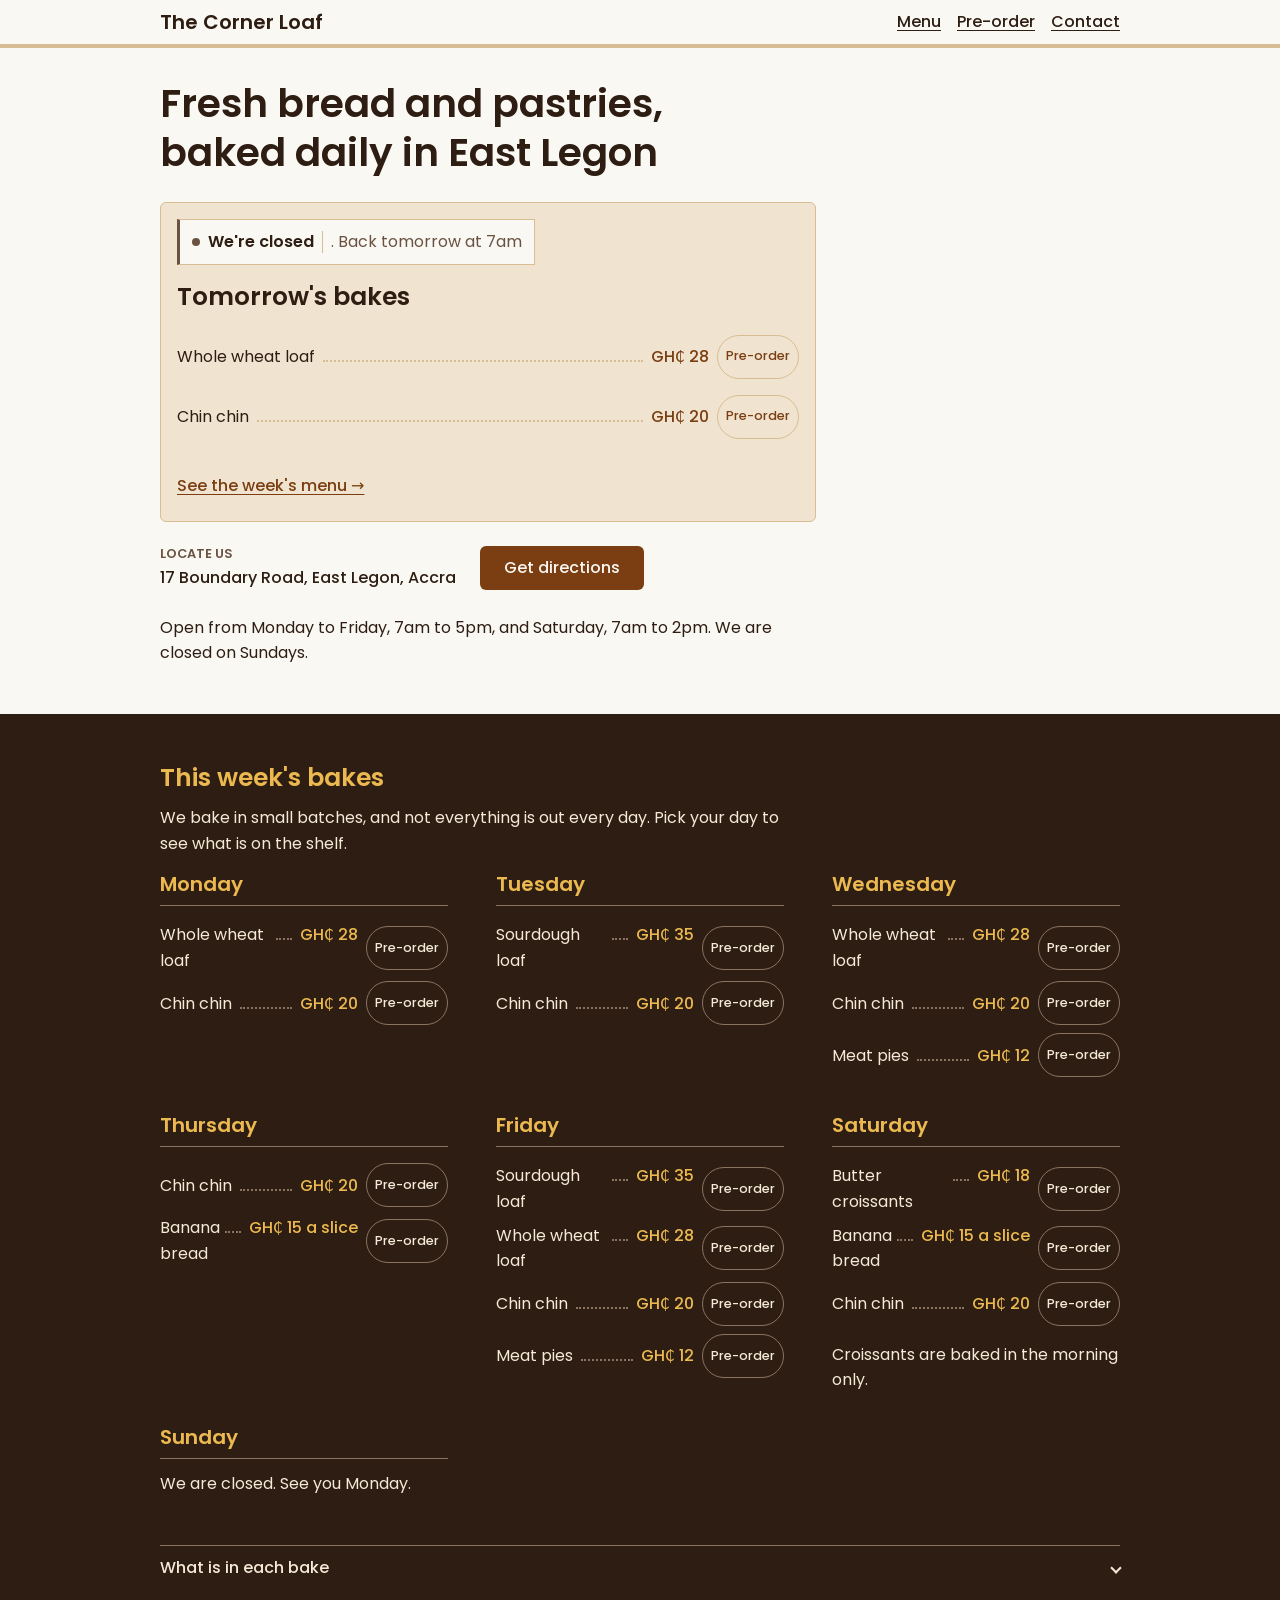
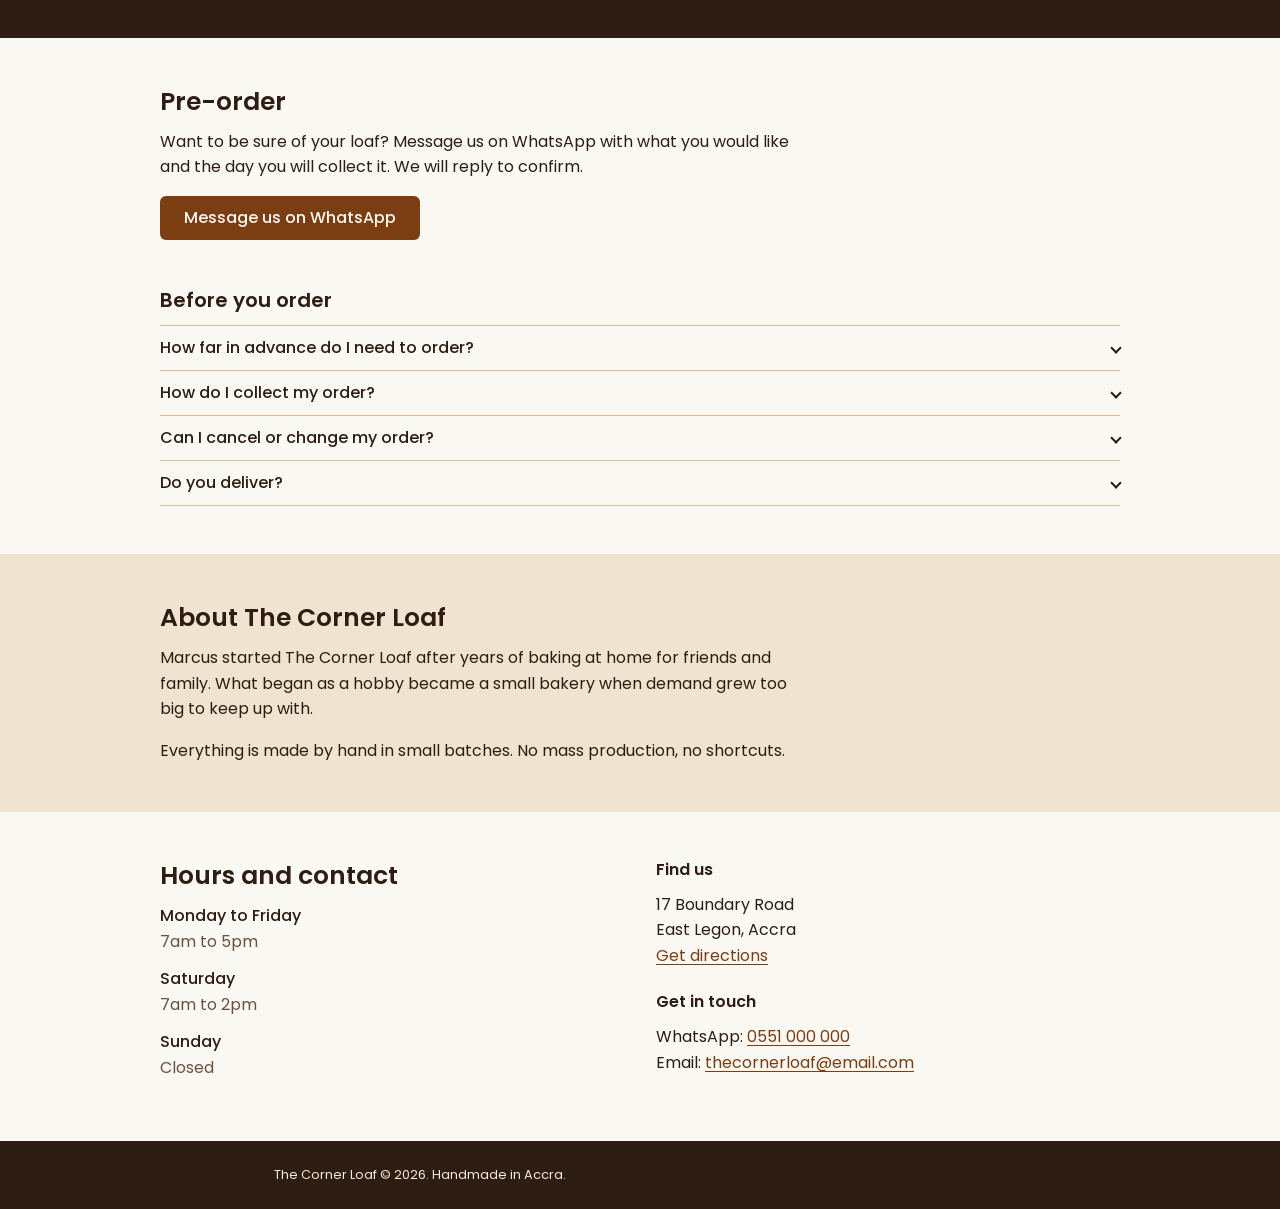
==== ee01/index.html @ 83a4a4f8 "fix: comment out skip link in index.html" ====
<!DOCTYPE html>
<html lang="en">
<head>
  <meta charset="UTF-8">
  <meta name="viewport" content="width=device-width, initial-scale=1">
  <title>The Corner Loaf | Fresh baked daily in East Legon, Accra</title>
  <meta name="description" content="See what The Corner Loaf is baking this week, when we are open, and how to find us on Boundary Road in East Legon.">
  <link rel="icon" href="data:image/svg+xml,%3Csvg xmlns=%22http://www.w3.org/2000/svg%22 viewBox=%220 0 100 100%22%3E%3Ctext y=%22.9em%22 font-size=%2290%22%3E%F0%9F%8D%9E%3C/text%3E%3C/svg%3E">
  <link rel="preconnect" href="https://fonts.googleapis.com">
  <link rel="preconnect" href="https://fonts.gstatic.com" crossorigin>
  <link href="https://fonts.googleapis.com/css2?family=Poppins:ital,wght@0,400;0,500;0,600;1,400&display=swap" rel="stylesheet">
  <link rel="stylesheet" href="css/styles.css">
</head>
<body id="top">

<!-- <a class="skip-link" href="#main">Skip to content</a> -->

<header class="site-header">
  <div class="wrap header-inner">
    <a class="brand" href="#top">The Corner Loaf</a>
    <button class="menu-toggle" type="button" aria-label="Toggle navigation menu" aria-controls="primary-navigation" aria-expanded="false" hidden>
      <span class="menu-icon" aria-hidden="true"><span></span><span></span><span></span></span>
    </button>
    <nav class="site-nav" id="primary-navigation" aria-label="Main">
      <ul class="nav-list">
        <li><a href="#menu">Menu</a></li>
        <li><a href="#pre-order">Pre-order</a></li>
        <li><a href="#contact">Contact</a></li>
      </ul>
    </nav>
  </div>
</header>

<main id="main">

  <section class="intro" id="today" aria-labelledby="intro-title">
    <div class="wrap">
      <h1 id="intro-title">Fresh bread and pastries, baked daily in East Legon</h1>

      <div class="today" id="today-panel" aria-live="polite">
        <p class="today-fallback"><a href="#menu">See this week's bakes</a></p>
      </div>

      <div class="where">
        <div class="where-copy">
          <span class="where-label">Locate us</span>
          <address>17 Boundary Road, East Legon, Accra</address>
        </div>
        <a class="btn" href="https://www.google.com/maps/search/?api=1&amp;query=17+Boundary+Road+East+Legon+Accra">Get directions</a>
      </div>
      <p class="hours">Open from Monday to Friday, 7am to 5pm, and Saturday, 7am to 2pm. We are closed on Sundays.</p>
    </div>
  </section>

  <section class="board" id="menu" aria-labelledby="menu-title">
    <div class="wrap">
      <h2 id="menu-title">This week's bakes</h2>
      <p class="lede">We bake in small batches, and not everything is out every day. Pick your day to see what is on the shelf.</p>

      <nav aria-label="Jump to a day">
        <ul class="day-jump">
          <li><a href="#mon">Mon</a></li>
          <li><a href="#tue">Tue</a></li>
          <li><a href="#wed">Wed</a></li>
          <li><a href="#thu">Thu</a></li>
          <li><a href="#fri">Fri</a></li>
          <li><a href="#sat">Sat</a></li>
          <li><a href="#sun">Sun</a></li>
        </ul>
      </nav>

      <div class="days">
        <section class="day" id="mon" aria-labelledby="mon-h">
          <h3 id="mon-h">Monday</h3>
          <ul class="menu-list">
            <li><span class="item-copy"><span class="name">Whole wheat loaf</span><span class="dots" aria-hidden="true"></span><span class="price">GH₵ 28</span></span><a class="order-link" aria-label="Pre-order whole wheat loaf for Monday on WhatsApp" href="https://wa.me/233551000000?text=Hi%20Marcus%2C%20I%27d%20like%20to%20pre-order%20a%20Whole%20wheat%20loaf%20for%20Monday.">Pre-order</a></li>
            <li><span class="item-copy"><span class="name">Chin chin</span><span class="dots" aria-hidden="true"></span><span class="price">GH₵ 20</span></span><a class="order-link" aria-label="Pre-order chin chin for Monday on WhatsApp" href="https://wa.me/233551000000?text=Hi%20Marcus%2C%20I%27d%20like%20to%20pre-order%20Chin%20chin%20for%20Monday.">Pre-order</a></li>
          </ul>
        </section>

        <section class="day" id="tue" aria-labelledby="tue-h">
          <h3 id="tue-h">Tuesday</h3>
          <ul class="menu-list">
            <li><span class="item-copy"><span class="name">Sourdough loaf</span><span class="dots" aria-hidden="true"></span><span class="price">GH₵ 35</span></span><a class="order-link" aria-label="Pre-order sourdough loaf for Tuesday on WhatsApp" href="https://wa.me/233551000000?text=Hi%20Marcus%2C%20I%27d%20like%20to%20pre-order%20a%20Sourdough%20loaf%20for%20Tuesday.">Pre-order</a></li>
            <li><span class="item-copy"><span class="name">Chin chin</span><span class="dots" aria-hidden="true"></span><span class="price">GH₵ 20</span></span><a class="order-link" aria-label="Pre-order chin chin for Tuesday on WhatsApp" href="https://wa.me/233551000000?text=Hi%20Marcus%2C%20I%27d%20like%20to%20pre-order%20Chin%20chin%20for%20Tuesday.">Pre-order</a></li>
          </ul>
        </section>

        <section class="day" id="wed" aria-labelledby="wed-h">
          <h3 id="wed-h">Wednesday</h3>
          <ul class="menu-list">
            <li><span class="item-copy"><span class="name">Whole wheat loaf</span><span class="dots" aria-hidden="true"></span><span class="price">GH₵ 28</span></span><a class="order-link" aria-label="Pre-order whole wheat loaf for Wednesday on WhatsApp" href="https://wa.me/233551000000?text=Hi%20Marcus%2C%20I%27d%20like%20to%20pre-order%20a%20Whole%20wheat%20loaf%20for%20Wednesday.">Pre-order</a></li>
            <li><span class="item-copy"><span class="name">Chin chin</span><span class="dots" aria-hidden="true"></span><span class="price">GH₵ 20</span></span><a class="order-link" aria-label="Pre-order chin chin for Wednesday on WhatsApp" href="https://wa.me/233551000000?text=Hi%20Marcus%2C%20I%27d%20like%20to%20pre-order%20Chin%20chin%20for%20Wednesday.">Pre-order</a></li>
            <li><span class="item-copy"><span class="name">Meat pies</span><span class="dots" aria-hidden="true"></span><span class="price">GH₵ 12</span></span><a class="order-link" aria-label="Pre-order meat pies for Wednesday on WhatsApp" href="https://wa.me/233551000000?text=Hi%20Marcus%2C%20I%27d%20like%20to%20pre-order%20Meat%20pies%20for%20Wednesday.">Pre-order</a></li>
          </ul>
        </section>

        <section class="day" id="thu" aria-labelledby="thu-h">
          <h3 id="thu-h">Thursday</h3>
          <ul class="menu-list">
            <li><span class="item-copy"><span class="name">Chin chin</span><span class="dots" aria-hidden="true"></span><span class="price">GH₵ 20</span></span><a class="order-link" aria-label="Pre-order chin chin for Thursday on WhatsApp" href="https://wa.me/233551000000?text=Hi%20Marcus%2C%20I%27d%20like%20to%20pre-order%20Chin%20chin%20for%20Thursday.">Pre-order</a></li>
            <li><span class="item-copy"><span class="name">Banana bread</span><span class="dots" aria-hidden="true"></span><span class="price">GH₵ 15 a slice</span></span><a class="order-link" aria-label="Pre-order banana bread for Thursday on WhatsApp" href="https://wa.me/233551000000?text=Hi%20Marcus%2C%20I%27d%20like%20to%20pre-order%20Banana%20bread%20for%20Thursday.">Pre-order</a></li>
          </ul>
        </section>

        <section class="day" id="fri" aria-labelledby="fri-h">
          <h3 id="fri-h">Friday</h3>
          <ul class="menu-list">
            <li><span class="item-copy"><span class="name">Sourdough loaf</span><span class="dots" aria-hidden="true"></span><span class="price">GH₵ 35</span></span><a class="order-link" aria-label="Pre-order sourdough loaf for Friday on WhatsApp" href="https://wa.me/233551000000?text=Hi%20Marcus%2C%20I%27d%20like%20to%20pre-order%20a%20Sourdough%20loaf%20for%20Friday.">Pre-order</a></li>
            <li><span class="item-copy"><span class="name">Whole wheat loaf</span><span class="dots" aria-hidden="true"></span><span class="price">GH₵ 28</span></span><a class="order-link" aria-label="Pre-order whole wheat loaf for Friday on WhatsApp" href="https://wa.me/233551000000?text=Hi%20Marcus%2C%20I%27d%20like%20to%20pre-order%20a%20Whole%20wheat%20loaf%20for%20Friday.">Pre-order</a></li>
            <li><span class="item-copy"><span class="name">Chin chin</span><span class="dots" aria-hidden="true"></span><span class="price">GH₵ 20</span></span><a class="order-link" aria-label="Pre-order chin chin for Friday on WhatsApp" href="https://wa.me/233551000000?text=Hi%20Marcus%2C%20I%27d%20like%20to%20pre-order%20Chin%20chin%20for%20Friday.">Pre-order</a></li>
            <li><span class="item-copy"><span class="name">Meat pies</span><span class="dots" aria-hidden="true"></span><span class="price">GH₵ 12</span></span><a class="order-link" aria-label="Pre-order meat pies for Friday on WhatsApp" href="https://wa.me/233551000000?text=Hi%20Marcus%2C%20I%27d%20like%20to%20pre-order%20Meat%20pies%20for%20Friday.">Pre-order</a></li>
          </ul>
        </section>

        <section class="day" id="sat" aria-labelledby="sat-h">
          <h3 id="sat-h">Saturday</h3>
          <ul class="menu-list">
            <li><span class="item-copy"><span class="name">Butter croissants</span><span class="dots" aria-hidden="true"></span><span class="price">GH₵ 18</span></span><a class="order-link" aria-label="Pre-order butter croissants for Saturday on WhatsApp" href="https://wa.me/233551000000?text=Hi%20Marcus%2C%20I%27d%20like%20to%20pre-order%20Butter%20croissants%20for%20Saturday.">Pre-order</a></li>
            <li><span class="item-copy"><span class="name">Banana bread</span><span class="dots" aria-hidden="true"></span><span class="price">GH₵ 15 a slice</span></span><a class="order-link" aria-label="Pre-order banana bread for Saturday on WhatsApp" href="https://wa.me/233551000000?text=Hi%20Marcus%2C%20I%27d%20like%20to%20pre-order%20Banana%20bread%20for%20Saturday.">Pre-order</a></li>
            <li><span class="item-copy"><span class="name">Chin chin</span><span class="dots" aria-hidden="true"></span><span class="price">GH₵ 20</span></span><a class="order-link" aria-label="Pre-order chin chin for Saturday on WhatsApp" href="https://wa.me/233551000000?text=Hi%20Marcus%2C%20I%27d%20like%20to%20pre-order%20Chin%20chin%20for%20Saturday.">Pre-order</a></li>
          </ul>
          <p class="note">Croissants are baked in the morning only.</p>
        </section>

        <section class="day" id="sun" aria-labelledby="sun-h">
          <h3 id="sun-h">Sunday</h3>
          <p class="note">We are closed. See you Monday.</p>
        </section>
      </div>

      <details class="notes">
        <summary>What is in each bake</summary>
        <dl>
          <dt>Sourdough loaf</dt>
          <dd>Classic long-ferment sourdough, crusty outside and chewy inside.</dd>
          <dt>Whole wheat loaf</dt>
          <dd>Dense and nutty. Great for toast and sandwiches.</dd>
          <dt>Chin chin</dt>
          <dd>Crunchy and lightly sweetened, in a 200g bag.</dd>
          <dt>Butter croissants</dt>
          <dd>Buttery and flaky, baked fresh in the morning.</dd>
          <dt>Banana bread</dt>
          <dd>Moist and not too sweet. Sold by the slice or as a full loaf.</dd>
          <dt>Meat pies</dt>
          <dd>Short-crust pastry filled with spiced minced meat and vegetables.</dd>
        </dl>
      </details>
    </div>
  </section>

  <section class="preorder" id="pre-order" aria-labelledby="preorder-title">
    <div class="wrap">
      <h2 id="preorder-title">Pre-order</h2>
      <p>Want to be sure of your loaf? Message us on WhatsApp with what you would like and the day you will collect it. We will reply to confirm.</p>
      <p><a class="btn" href="https://wa.me/233551000000">Message us on WhatsApp</a></p>

      <h3>Before you order</h3>
      <div class="faq">
        <details>
          <summary>How far in advance do I need to order?</summary>
          <p>We ask for at least one day's notice before your collection day. For large orders or custom items, two to three days is better. It gives us time to plan the bake.</p>
        </details>
        <details>
          <summary>How do I collect my order?</summary>
          <p>Come to the bakery at the time we agree. Your order will be bagged and labelled. If you are running late, let us know. We can usually hold orders for up to two hours.</p>
        </details>
        <details>
          <summary>Can I cancel or change my order?</summary>
          <p>Yes, but tell us as early as you can. If we have already started baking, we may not be able to cancel. Changes to quantity are usually fine with a day's notice.</p>
        </details>
        <details>
          <summary>Do you deliver?</summary>
          <p>Not yet. All orders are collected from the bakery. We are looking at delivery for the future, so follow us on Instagram to hear when that changes.</p>
        </details>
      </div>
    </div>
  </section>

  <section class="about" id="about" aria-labelledby="about-title">
    <div class="wrap">
      <h2 id="about-title">About The Corner Loaf</h2>
      <p>Marcus started The Corner Loaf after years of baking at home for friends and family. What began as a hobby became a small bakery when demand grew too big to keep up with.</p>
      <p>Everything is made by hand in small batches. No mass production, no shortcuts.</p>
    </div>
  </section>

  <section class="contact" id="contact" aria-labelledby="contact-title">
    <div class="wrap contact-grid">
      <div>
        <h2 id="contact-title">Hours and contact</h2>
        <dl class="hours-list">
          <dt>Monday to Friday</dt>
          <dd>7am to 5pm</dd>
          <dt>Saturday</dt>
          <dd>7am to 2pm</dd>
          <dt>Sunday</dt>
          <dd>Closed</dd>
        </dl>
      </div>
      <div>
        <h3>Find us</h3>
        <address>
          17 Boundary Road<br>
          East Legon, Accra<br>
          <a href="https://www.google.com/maps/search/?api=1&amp;query=17+Boundary+Road+East+Legon+Accra">Get directions</a>
        </address>
        <h3>Get in touch</h3>
        <p>
          WhatsApp: <a href="https://wa.me/233551000000">0551 000 000</a><br>
          Email: <a href="mailto:thecornerloaf@email.com">thecornerloaf@email.com</a>
        </p>
      </div>
    </div>
  </section>

</main>

<footer class="site-footer">
  <div class="wrap">
    <p>The Corner Loaf &copy; 2026. Handmade in Accra.</p>
  </div>
</footer>

<script src="js/script.js" defer></script>
</body>
</html>
---- ee01/css/styles.css ----
/* The Corner Loaf: styles
   Tokens first, then base, layout, components. Mobile-first. */

:root {
  /* Colour: paper bag, oven crust, chalkboard */
  --flour: #faf8f3;      /* page background */
  --ink: #2e1d12;        /* body text, chalkboard, footer */
  --ink-soft: #6a5242;   /* secondary text */
  --kraft: #d8bd94;      /* borders, header rule, chips */
  --kraft-tint: #f0e4d0; /* quiet band behind About */
  --crust: #7a3e12;      /* buttons and links */
  --crust-dark: #5e300d; /* button hover */
  --wheat: #ebb94f;      /* prices and headings on the chalkboard */
  --chalk: #f4ead8;      /* text on the chalkboard */
  --chalk-dim: #8a7461;  /* dotted leaders */
  --open: #2f6b3a;       /* "open now" dot, always paired with the word Open */

  /* Type: Poppins, scale of 1.25 from 16px */
  --font: "Poppins", system-ui, -apple-system, "Segoe UI", sans-serif;
  --step--1: 0.8rem;
  --step-0: 1rem;
  --step-1: 1.25rem;
  --step-2: 1.563rem;
  --step-3: clamp(1.75rem, 1.35rem + 1.8vw, 2.441rem);

  /* Spacing: 4px base */
  --space-1: 0.25rem;
  --space-2: 0.5rem;
  --space-3: 0.75rem;
  --space-4: 1rem;
  --space-6: 1.5rem;
  --space-8: 2rem;
  --space-12: 3rem;
  --space-16: 4rem;

  --radius: 6px;
  --tap: 2.75rem; /* 44px minimum touch target */
}

*, *::before, *::after { box-sizing: border-box; }

html {
  -webkit-text-size-adjust: 100%;
  scroll-behavior: smooth;
  scroll-padding-top: var(--space-4);
}

@media (prefers-reduced-motion: reduce) {
  html { scroll-behavior: auto; }
  * { transition: none !important; }
}

body {
  min-width: 320px;
  margin: 0;
  font-family: var(--font);
  font-size: var(--step-0);
  line-height: 1.6;
  color: var(--ink);
  background: var(--flour);
}

.wrap {
  width: min(100% - 2 * var(--space-4), 60rem);
  margin-inline: auto;
}

/* Type */
h1, h2, h3 { margin: 0 0 var(--space-3); font-weight: 600; line-height: 1.25; }
h1 { font-size: var(--step-3); max-width: 22ch; }
h2 { font-size: var(--step-2); }
h3 { font-size: var(--step-1); }
p { margin: 0 0 var(--space-4); max-width: 65ch; }

a { color: var(--crust); text-underline-offset: 0.2em; }
a:hover { color: var(--crust-dark); }
:focus-visible { outline: 3px solid var(--crust); outline-offset: 3px; }

.skip-link {
  position: absolute;
  z-index: 10;
  top: -4rem;
  left: var(--space-4);
  padding: var(--space-2) var(--space-4);
  border-radius: var(--radius);
  background: var(--ink);
  color: var(--chalk);
}
.skip-link:focus { top: var(--space-2); }

address { font-style: normal; }
details > summary { list-style: none; }
details > summary::-webkit-details-marker { display: none; }
details > summary::after {
  width: 0.5rem;
  height: 0.5rem;
  margin-left: auto;
  border-right: 2px solid currentColor;
  border-bottom: 2px solid currentColor;
  content: "";
  transform: rotate(45deg);
  transition: transform 0.15s;
}
details[open] > summary::after { transform: rotate(225deg); }

section { padding-block: var(--space-12); }
.intro { padding-block: var(--space-8) var(--space-12); }

/* Header */
.site-header {
  background: var(--flour);
  border-bottom: 4px solid var(--kraft);
}
.header-inner {
  display: flex;
  flex-wrap: wrap;
  align-items: center;
  justify-content: space-between;
  column-gap: var(--space-6);
}
.brand {
  display: inline-flex;
  align-items: center;
  min-height: var(--tap);
  font-size: var(--step-1);
  font-weight: 600;
  color: var(--ink);
  text-decoration: none;
}
.nav-list {
  display: flex;
  gap: var(--space-4);
  margin: 0;
  padding: 0;
  list-style: none;
}
.nav-list a {
  display: inline-flex;
  align-items: center;
  min-height: var(--tap);
  color: var(--ink);
  font-weight: 500;
}
.menu-toggle,
.menu-toggle[hidden] { display: none; }
.menu-toggle {
  width: var(--tap);
  height: var(--tap);
  align-items: center;
  justify-content: center;
  border: none;
  border-radius: var(--radius);
  background: transparent;
  color: var(--ink);
  cursor: pointer;
}
.menu-icon { display: grid; gap: 4px; }
.menu-icon span {
  width: 1.25rem;
  height: 2px;
  background: currentColor;
  transition: transform 0.15s, opacity 0.15s;
}
.menu-toggle[aria-expanded="true"] .menu-icon span:first-child { transform: translateY(6px) rotate(45deg); }
.menu-toggle[aria-expanded="true"] .menu-icon span:nth-child(2) { opacity: 0; }
.menu-toggle[aria-expanded="true"] .menu-icon span:last-child { transform: translateY(-6px) rotate(-45deg); }
.site-nav[hidden] { display: none; }

@media (max-width: 40rem) {
  .header-inner { position: relative; }
  .menu-toggle:not([hidden]) {
    display: inline-flex;
    margin: var(--space-2) 0 var(--space-2) auto;
    padding-inline: var(--space-2);
    border: 1px solid var(--kraft);
    border-radius: var(--radius);
    background: var(--kraft-tint);
    color: var(--crust);
  }
  .menu-toggle[aria-expanded="true"] { background: var(--crust); color: var(--flour); }
  .site-nav {
    position: absolute;
    z-index: 2;
    top: calc(100% + var(--space-2));
    right: 0;
    width: min(20rem, 100%);
    background: var(--flour);
    border: 1px solid var(--kraft);
    box-shadow: 0 0.5rem 1.25rem rgb(46 29 18 / 12%);
  }
  .nav-list { flex-direction: column; gap: 0; padding: var(--space-2); }
  .nav-list li + li { border-top: 1px solid var(--kraft-tint); }
  .nav-list a {
    width: 100%;
    padding-inline: var(--space-3);
    text-decoration: none;
  }
  .nav-list a:hover { background: var(--kraft-tint); }
}

/* Buttons */
.btn {
  display: inline-flex;
  align-items: center;
  justify-content: center;
  min-height: var(--tap);
  padding: var(--space-2) var(--space-6);
  background: var(--crust);
  color: var(--flour);
  font-weight: 500;
  text-decoration: none;
  border-radius: var(--radius);
  transition: background-color 0.15s;
}
.btn:hover { background: var(--crust-dark); color: var(--flour); }

/* Intro */
.hours { margin: var(--space-6) 0 0; }
.where {
  display: flex;
  flex-wrap: wrap;
  align-items: center;
  gap: var(--space-3) var(--space-6);
}
.where-copy { display: grid; gap: var(--space-1); }
.where-label {
  color: var(--ink-soft);
  font-size: var(--step--1);
  font-weight: 600;
  line-height: 1.2;
  text-transform: uppercase;
}
.where address { font-weight: 500; }

/* Today panel: what can I get right now (filled in by js/script.js) */
.today {
  display: grid;
  grid-template-columns: minmax(0, 1fr);
  row-gap: var(--space-2);
  max-width: 41rem;
  margin: var(--space-6) 0;
  padding: var(--space-4);
  background: var(--kraft-tint);
  border: 1px solid var(--kraft);
  border-radius: var(--radius);
}
.today-status {
  display: flex;
  flex-wrap: wrap;
  align-items: center;
  gap: var(--space-2);
  grid-column: 1;
  grid-row: auto;
  justify-self: start;
  margin: 0 0 var(--space-2);
  padding: var(--space-2) var(--space-3);
  border: 1px solid var(--kraft);
  border-left: 3px solid var(--open);
  background: var(--flour);
  color: var(--ink);
  font-size: var(--step-0);
  line-height: 1.4;
}
.today-status strong,
.today-status-detail { font-size: inherit; }
.today-status strong { font-weight: 600; }
.today-status-detail {
  padding-left: var(--space-2);
  border-left: 1px solid var(--kraft);
  color: var(--ink-soft);
}
.today-status.is-before { border-left-color: var(--crust); }
.today-status.is-closed { border-left-color: var(--ink-soft); }
.today-status::before {
  width: 0.5rem;
  height: 0.5rem;
  flex: 0 0 auto;
  border-radius: 50%;
  background: var(--ink-soft);
  content: "";
}
.today-status.is-open::before { background: var(--open); }
.today-status.is-before::before { background: var(--crust); }
.today-title {
  grid-column: 1;
  grid-row: auto;
  align-self: start;
  margin: 0;
  font-size: var(--step-2);
  font-weight: 600;
}
.today .menu-list {
  grid-column: 1;
  grid-row: auto;
  align-self: start;
}
.today .menu-list li { padding-block: var(--space-2); }
.today .dots { border-color: var(--kraft); }
.today .price { color: var(--crust); }
.today .note {
  grid-column: 1;
  margin-top: var(--space-2);
  color: var(--ink-soft);
  font-size: var(--step--1);
}
.today-more {
  grid-column: 1;
  margin: var(--space-3) 0 0;
  font-size: var(--step-0);
}
.today-more a { font-weight: 500; }
.today-more a::after { content: "  \2192"; }
.today-fallback { margin: 0; }

/* Reserve room for the panel before the script fills it, so the page below
   does not jump down. Only applies when JavaScript can run, so the no-JS
   fallback link is not left in an empty box. */
@media (scripting: enabled) {
  .today { min-height: 20rem; }
}

@media (max-width: 40rem) {
  .today .menu-list { margin-top: var(--space-2); }
  .today .menu-list li { padding-block: var(--space-1); }
  .today-more { margin-top: var(--space-2); }
}

/* Chalkboard menu */
.board { background: var(--ink); color: var(--chalk); }
.board h2 { color: var(--wheat); }
.board a { color: var(--chalk); }
.board :focus-visible { outline-color: var(--wheat); }
.lede { color: var(--chalk); }

.day-jump {
  display: none;
  flex-wrap: wrap;
  gap: var(--space-2);
  margin: var(--space-6) 0 var(--space-8);
  padding: 0;
  list-style: none;
}
.day-jump a {
  display: inline-flex;
  align-items: center;
  justify-content: center;
  min-width: var(--tap);
  min-height: var(--tap);
  padding-inline: var(--space-3);
  border: 1px solid var(--kraft);
  border-radius: var(--radius);
  font-weight: 500;
  text-decoration: none;
  transition: background-color 0.15s, color 0.15s;
}
.day-jump a:hover { background: var(--wheat); border-color: var(--wheat); color: var(--ink); }

@media (max-width: 40rem) {
  .day-jump { display: flex; }
}

.days {
  display: grid;
  grid-template-columns: repeat(auto-fit, minmax(min(100%, 16rem), 1fr));
  gap: var(--space-8) var(--space-12);
}
.day { padding: 0; scroll-margin-top: var(--space-4); }
.day h3 {
  margin-bottom: var(--space-3);
  padding-bottom: var(--space-2);
  color: var(--wheat);
  border-bottom: 1px solid var(--chalk-dim);
}
.menu-list { margin: 0; padding: 0; list-style: none; }
.menu-list li {
  display: grid;
  grid-template-columns: minmax(0, 1fr) auto;
  align-items: center;
  gap: var(--space-2);
  padding-block: var(--space-1);
}
.item-copy {
  display: flex;
  min-width: 0;
  align-items: baseline;
  gap: var(--space-2);
}
.name { min-width: 0; }
.dots {
  flex: 1;
  min-width: var(--space-4);
  border-bottom: 2px dotted var(--chalk-dim);
}
.price { color: var(--wheat); font-weight: 500; white-space: nowrap; }
.order-link {
  display: inline-flex;
  min-height: var(--tap);
  align-items: center;
  justify-content: center;
  padding-inline: var(--space-2);
  border: 1px solid var(--chalk-dim);
  border-radius: 999px;
  color: var(--chalk);
  font-size: var(--step--1);
  font-weight: 500;
  text-decoration: none;
  white-space: nowrap;
}
.order-link:hover { border-color: var(--wheat); background: var(--wheat); color: var(--ink); }
.today .item-copy { flex-wrap: wrap; }
.today .order-link { border-color: var(--kraft); color: var(--crust); }
.today .order-link:hover { border-color: var(--crust); background: var(--crust); color: var(--flour); }
.note {
  margin: var(--space-3) 0 0;
  font-size: var(--step-0);
  color: var(--chalk);
}

.notes { margin-top: var(--space-12); border-top: 1px solid var(--chalk-dim);}
.notes summary {
  display: flex;
  align-items: center;
  min-height: var(--tap);
  font-weight: 500;
  cursor: pointer;
}
.notes dl { margin: 0 0 var(--space-4); }
.notes dt { margin-top: var(--space-3); color: var(--wheat); font-weight: 500; }
.notes dd { margin: 0; max-width: 60ch; }

/* Pre-order and FAQ */
.preorder .btn { margin-bottom: var(--space-4); }
.preorder h3 { margin-top: var(--space-8); }
.faq details { border-top: 1px solid var(--kraft); }
.faq details:last-child { border-bottom: 1px solid var(--kraft); }
.faq summary {
  display: flex;
  align-items: center;
  min-height: var(--tap);
  padding-block: var(--space-2);
  font-weight: 500;
  cursor: pointer;
}

/* by ME */
.faq details p { margin: 0 0 var(--space-4);
  font-style: italic;
  font-weight: 400;
}

/* About */
.about { background: var(--kraft-tint); }
.about p:last-child { margin-bottom: 0; }

/* Contact */
.contact-grid {
  display: grid;
  grid-template-columns: repeat(auto-fit, minmax(15rem, 1fr));
  gap: var(--space-8);
}
.contact h3 { margin-top: var(--space-6); font-size: var(--step-0); }
.contact h3:first-child { margin-top: 0; }
.hours-list { margin: 0; }
.hours-list dt { font-weight: 500; }
.hours-list dd { margin: 0 0 var(--space-3); color: var(--ink-soft); }

/* Footer */
.site-footer {
  padding-block: var(--space-6);
  background: var(--ink);
  color: var(--chalk);
  font-size: var(--step--1);
}
.site-footer p { margin: 0; text-align: center; }
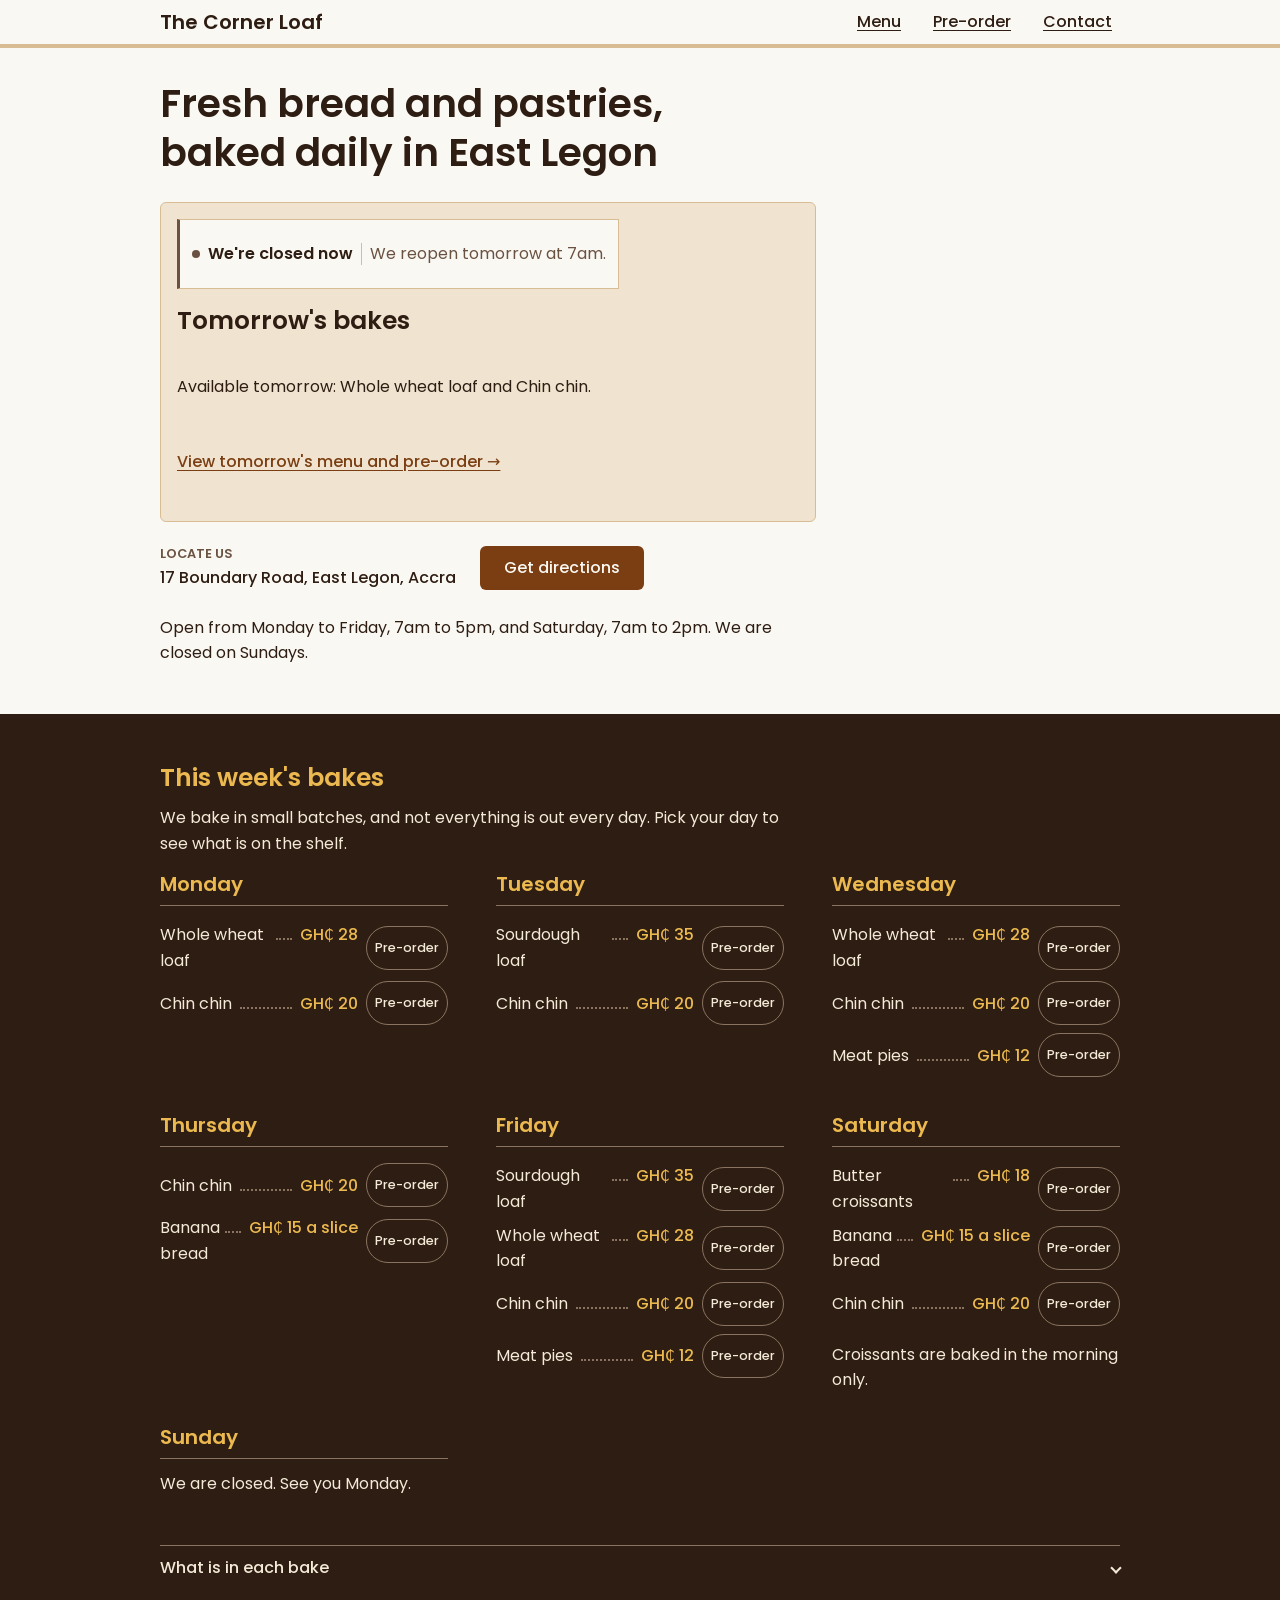
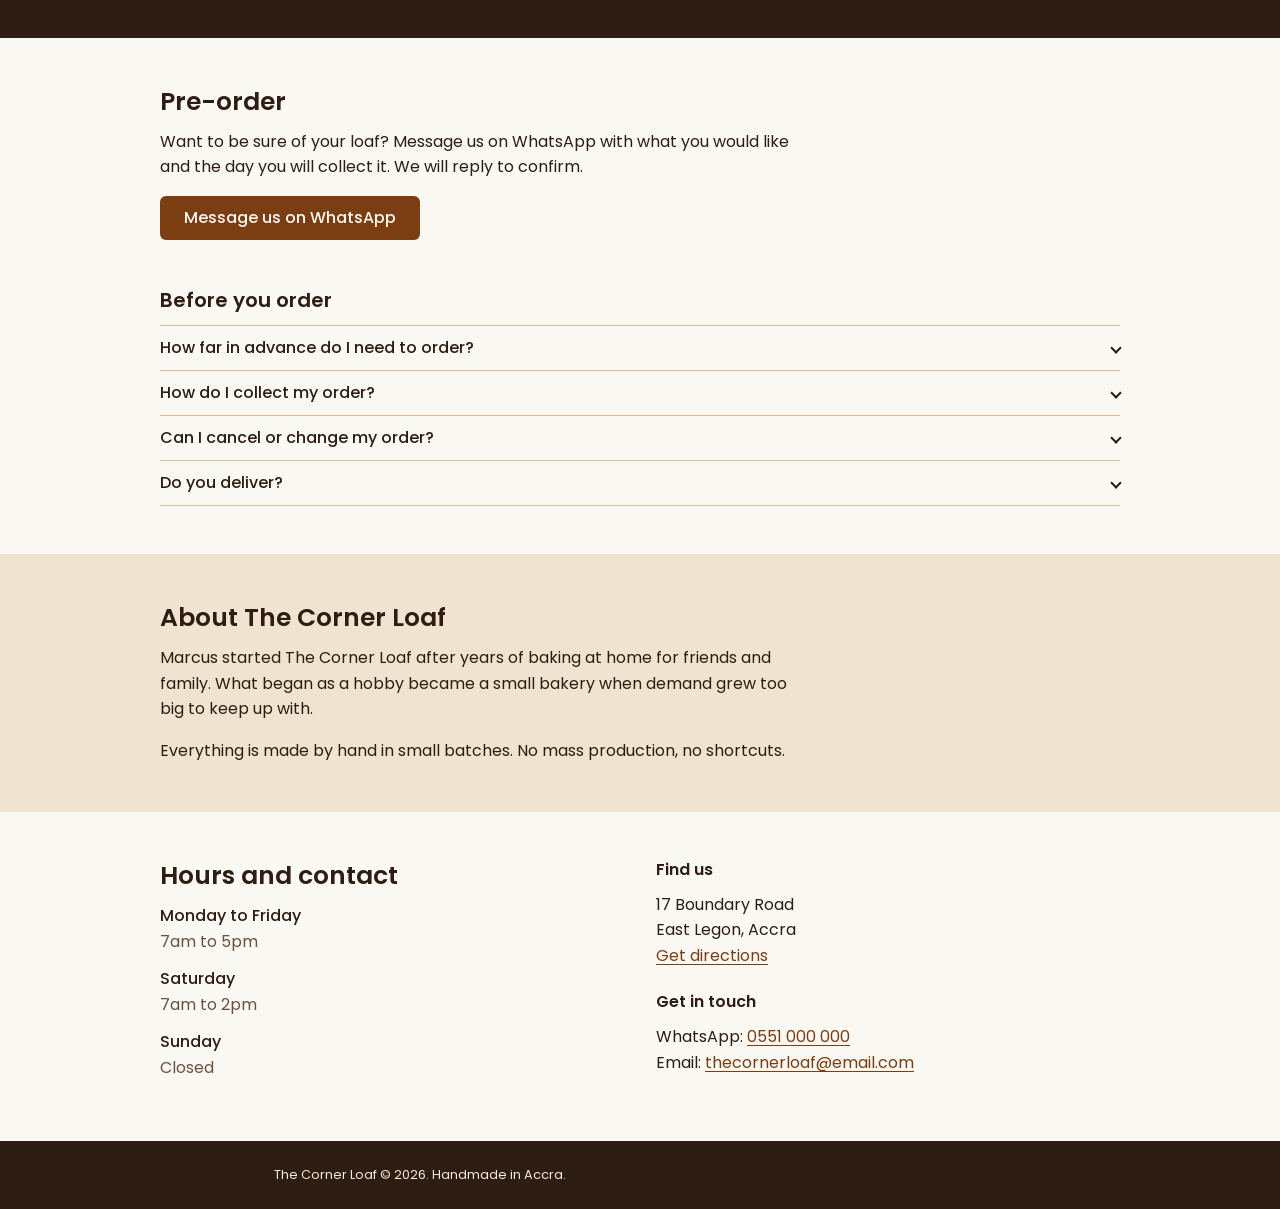
==== commit a84131e6: "Improve lab submission accessibility and code clarity Co-authored-by: Copilot <223556219+Copilot@use" ====
--- a/ee01/index.html
+++ b/ee01/index.html
@@ -13,7 +13,7 @@
 </head>
 <body id="top">
 
-<!-- <a class="skip-link" href="#main">Skip to content</a> -->
+<a class="skip-link" href="#main">Skip to content</a>
 
 <header class="site-header">
   <div class="wrap header-inner">
@@ -37,7 +37,7 @@
     <div class="wrap">
       <h1 id="intro-title">Fresh bread and pastries, baked daily in East Legon</h1>
 
-      <div class="today" id="today-panel" aria-live="polite">
+      <div class="today" id="today-panel">
         <p class="today-fallback"><a href="#menu">See this week's bakes</a></p>
       </div>
 
--- a/ee01/css/styles.css
+++ b/ee01/css/styles.css
@@ -47,11 +47,13 @@
 
 @media (prefers-reduced-motion: reduce) {
   html { scroll-behavior: auto; }
-  * { transition: none !important; }
+  .menu-icon span,
+  details > summary::after,
+  .btn,
+  .day-jump a { transition: none !important; }
 }
 
 body {
-  min-width: 320px;
   margin: 0;
   font-family: var(--font);
   font-size: var(--step-0);
@@ -137,7 +139,9 @@
 .nav-list a {
   display: inline-flex;
   align-items: center;
-  min-height: var(--tap);
+  min-width: var(--tap);
+  min-height: var(--tap);
+  padding-inline: var(--space-2);
   color: var(--ink);
   font-weight: 500;
 }
@@ -289,6 +293,10 @@
   font-size: var(--step-2);
   font-weight: 600;
 }
+.today-summary {
+  grid-column: 1;
+  margin-bottom: 0;
+}
 .today .menu-list {
   grid-column: 1;
   grid-row: auto;
@@ -442,7 +450,7 @@
   cursor: pointer;
 }
 
-/* by ME */
+/* Pre-order FAQ answers */
 .faq details p { margin: 0 0 var(--space-4);
   font-style: italic;
   font-weight: 400;
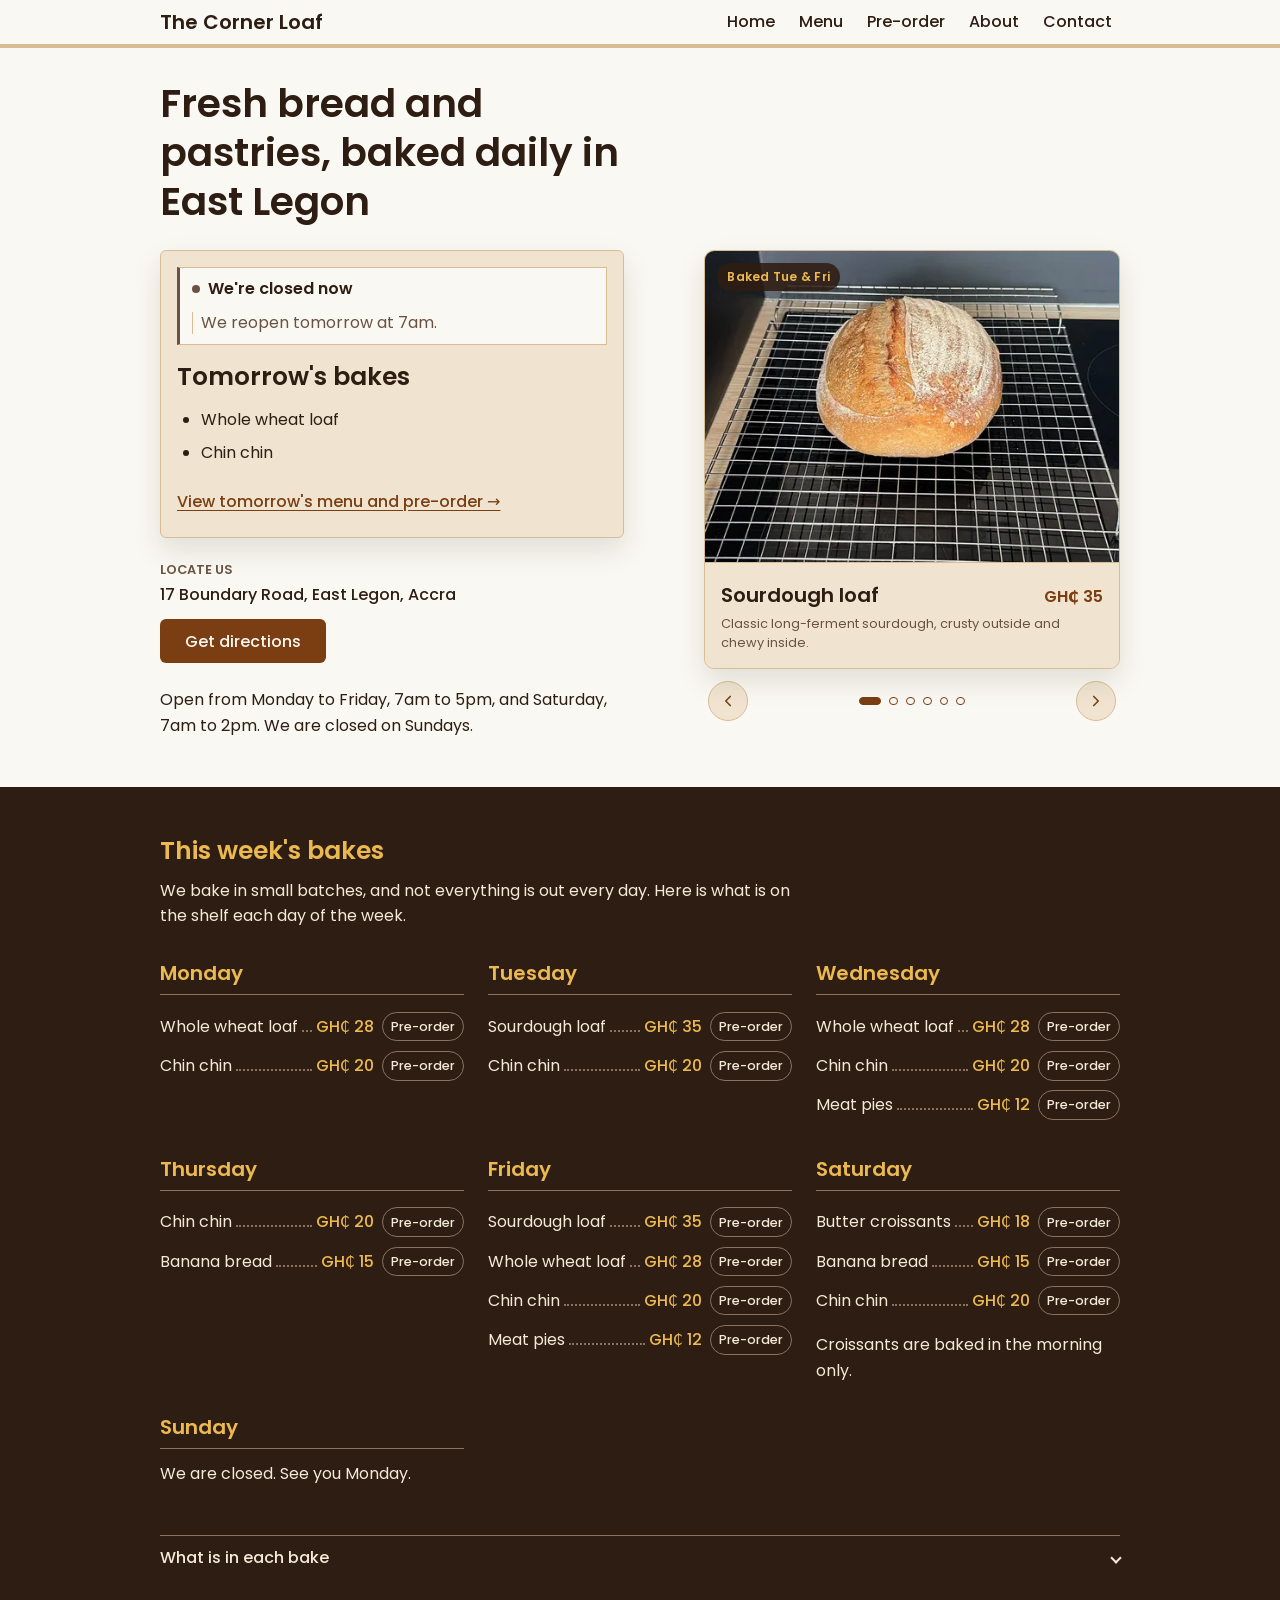
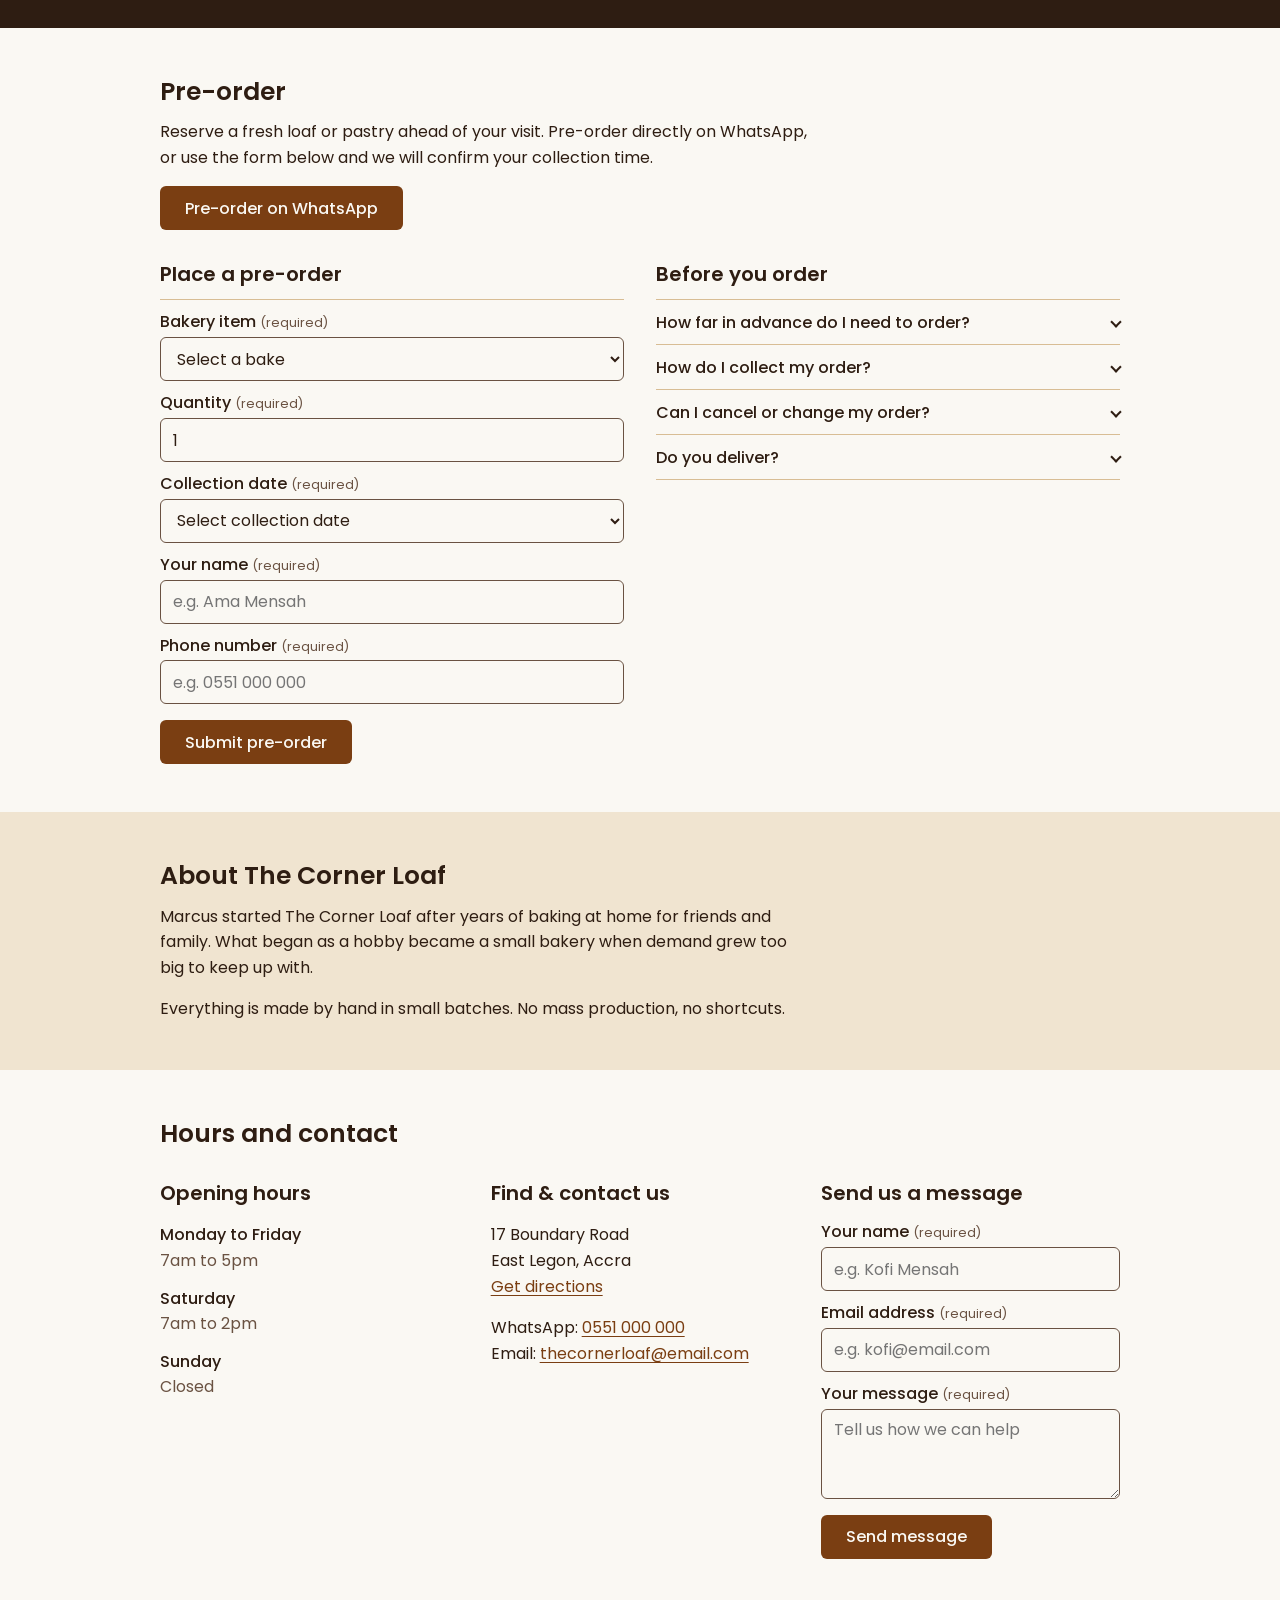
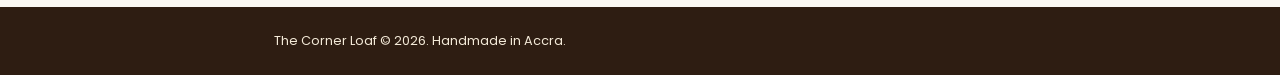
==== commit 0661d3ef: "feat: add bake showcase carousel, pre-order and contact forms, and scroll reveal" ====
--- a/ee01/index.html
+++ b/ee01/index.html
@@ -1,227 +1,547 @@
 <!DOCTYPE html>
 <html lang="en">
+
 <head>
   <meta charset="UTF-8">
   <meta name="viewport" content="width=device-width, initial-scale=1">
   <title>The Corner Loaf | Fresh baked daily in East Legon, Accra</title>
-  <meta name="description" content="See what The Corner Loaf is baking this week, when we are open, and how to find us on Boundary Road in East Legon.">
-  <link rel="icon" href="data:image/svg+xml,%3Csvg xmlns=%22http://www.w3.org/2000/svg%22 viewBox=%220 0 100 100%22%3E%3Ctext y=%22.9em%22 font-size=%2290%22%3E%F0%9F%8D%9E%3C/text%3E%3C/svg%3E">
+  <meta name="description"
+    content="See what The Corner Loaf is baking this week, when we are open, and how to find us on Boundary Road in East Legon.">
+  <link rel="icon"
+    href="data:image/svg+xml,%3Csvg xmlns=%22http://www.w3.org/2000/svg%22 viewBox=%220 0 100 100%22%3E%3Ctext y=%22.9em%22 font-size=%2290%22%3E%F0%9F%8D%9E%3C/text%3E%3C/svg%3E">
   <link rel="preconnect" href="https://fonts.googleapis.com">
   <link rel="preconnect" href="https://fonts.gstatic.com" crossorigin>
-  <link href="https://fonts.googleapis.com/css2?family=Poppins:ital,wght@0,400;0,500;0,600;1,400&display=swap" rel="stylesheet">
+  <link href="https://fonts.googleapis.com/css2?family=Poppins:ital,wght@0,400;0,500;0,600;1,400&display=swap"
+    rel="stylesheet">
   <link rel="stylesheet" href="css/styles.css">
 </head>
+
 <body id="top">
 
-<a class="skip-link" href="#main">Skip to content</a>
-
-<header class="site-header">
-  <div class="wrap header-inner">
-    <a class="brand" href="#top">The Corner Loaf</a>
-    <button class="menu-toggle" type="button" aria-label="Toggle navigation menu" aria-controls="primary-navigation" aria-expanded="false" hidden>
-      <span class="menu-icon" aria-hidden="true"><span></span><span></span><span></span></span>
-    </button>
-    <nav class="site-nav" id="primary-navigation" aria-label="Main">
-      <ul class="nav-list">
-        <li><a href="#menu">Menu</a></li>
-        <li><a href="#pre-order">Pre-order</a></li>
-        <li><a href="#contact">Contact</a></li>
-      </ul>
-    </nav>
-  </div>
-</header>
-
-<main id="main">
-
-  <section class="intro" id="today" aria-labelledby="intro-title">
-    <div class="wrap">
-      <h1 id="intro-title">Fresh bread and pastries, baked daily in East Legon</h1>
-
-      <div class="today" id="today-panel">
-        <p class="today-fallback"><a href="#menu">See this week's bakes</a></p>
-      </div>
-
-      <div class="where">
-        <div class="where-copy">
-          <span class="where-label">Locate us</span>
-          <address>17 Boundary Road, East Legon, Accra</address>
-        </div>
-        <a class="btn" href="https://www.google.com/maps/search/?api=1&amp;query=17+Boundary+Road+East+Legon+Accra">Get directions</a>
-      </div>
-      <p class="hours">Open from Monday to Friday, 7am to 5pm, and Saturday, 7am to 2pm. We are closed on Sundays.</p>
-    </div>
-  </section>
-
-  <section class="board" id="menu" aria-labelledby="menu-title">
-    <div class="wrap">
-      <h2 id="menu-title">This week's bakes</h2>
-      <p class="lede">We bake in small batches, and not everything is out every day. Pick your day to see what is on the shelf.</p>
-
-      <nav aria-label="Jump to a day">
-        <ul class="day-jump">
-          <li><a href="#mon">Mon</a></li>
-          <li><a href="#tue">Tue</a></li>
-          <li><a href="#wed">Wed</a></li>
-          <li><a href="#thu">Thu</a></li>
-          <li><a href="#fri">Fri</a></li>
-          <li><a href="#sat">Sat</a></li>
-          <li><a href="#sun">Sun</a></li>
+  <a class="skip-link" href="#main">Skip to content</a>
+
+  <header class="site-header">
+    <div class="wrap header-inner">
+      <a class="brand" href="#top">The Corner Loaf</a>
+      <button class="menu-toggle" type="button" aria-label="Toggle navigation menu" aria-controls="primary-navigation"
+        aria-expanded="false" hidden>
+        <span class="menu-icon" aria-hidden="true"><span></span><span></span><span></span></span>
+      </button>
+      <nav class="site-nav" id="primary-navigation" aria-label="Main">
+        <ul class="nav-list" role="list">
+          <li><a href="#top">Home</a></li>
+          <li><a href="#menu">Menu</a></li>
+          <li><a href="#pre-order">Pre-order</a></li>
+          <li><a href="#about">About</a></li>
+          <li><a href="#contact">Contact</a></li>
         </ul>
       </nav>
-
-      <div class="days">
-        <section class="day" id="mon" aria-labelledby="mon-h">
-          <h3 id="mon-h">Monday</h3>
-          <ul class="menu-list">
-            <li><span class="item-copy"><span class="name">Whole wheat loaf</span><span class="dots" aria-hidden="true"></span><span class="price">GH₵ 28</span></span><a class="order-link" aria-label="Pre-order whole wheat loaf for Monday on WhatsApp" href="https://wa.me/233551000000?text=Hi%20Marcus%2C%20I%27d%20like%20to%20pre-order%20a%20Whole%20wheat%20loaf%20for%20Monday.">Pre-order</a></li>
-            <li><span class="item-copy"><span class="name">Chin chin</span><span class="dots" aria-hidden="true"></span><span class="price">GH₵ 20</span></span><a class="order-link" aria-label="Pre-order chin chin for Monday on WhatsApp" href="https://wa.me/233551000000?text=Hi%20Marcus%2C%20I%27d%20like%20to%20pre-order%20Chin%20chin%20for%20Monday.">Pre-order</a></li>
-          </ul>
-        </section>
-
-        <section class="day" id="tue" aria-labelledby="tue-h">
-          <h3 id="tue-h">Tuesday</h3>
-          <ul class="menu-list">
-            <li><span class="item-copy"><span class="name">Sourdough loaf</span><span class="dots" aria-hidden="true"></span><span class="price">GH₵ 35</span></span><a class="order-link" aria-label="Pre-order sourdough loaf for Tuesday on WhatsApp" href="https://wa.me/233551000000?text=Hi%20Marcus%2C%20I%27d%20like%20to%20pre-order%20a%20Sourdough%20loaf%20for%20Tuesday.">Pre-order</a></li>
-            <li><span class="item-copy"><span class="name">Chin chin</span><span class="dots" aria-hidden="true"></span><span class="price">GH₵ 20</span></span><a class="order-link" aria-label="Pre-order chin chin for Tuesday on WhatsApp" href="https://wa.me/233551000000?text=Hi%20Marcus%2C%20I%27d%20like%20to%20pre-order%20Chin%20chin%20for%20Tuesday.">Pre-order</a></li>
-          </ul>
-        </section>
-
-        <section class="day" id="wed" aria-labelledby="wed-h">
-          <h3 id="wed-h">Wednesday</h3>
-          <ul class="menu-list">
-            <li><span class="item-copy"><span class="name">Whole wheat loaf</span><span class="dots" aria-hidden="true"></span><span class="price">GH₵ 28</span></span><a class="order-link" aria-label="Pre-order whole wheat loaf for Wednesday on WhatsApp" href="https://wa.me/233551000000?text=Hi%20Marcus%2C%20I%27d%20like%20to%20pre-order%20a%20Whole%20wheat%20loaf%20for%20Wednesday.">Pre-order</a></li>
-            <li><span class="item-copy"><span class="name">Chin chin</span><span class="dots" aria-hidden="true"></span><span class="price">GH₵ 20</span></span><a class="order-link" aria-label="Pre-order chin chin for Wednesday on WhatsApp" href="https://wa.me/233551000000?text=Hi%20Marcus%2C%20I%27d%20like%20to%20pre-order%20Chin%20chin%20for%20Wednesday.">Pre-order</a></li>
-            <li><span class="item-copy"><span class="name">Meat pies</span><span class="dots" aria-hidden="true"></span><span class="price">GH₵ 12</span></span><a class="order-link" aria-label="Pre-order meat pies for Wednesday on WhatsApp" href="https://wa.me/233551000000?text=Hi%20Marcus%2C%20I%27d%20like%20to%20pre-order%20Meat%20pies%20for%20Wednesday.">Pre-order</a></li>
-          </ul>
-        </section>
-
-        <section class="day" id="thu" aria-labelledby="thu-h">
-          <h3 id="thu-h">Thursday</h3>
-          <ul class="menu-list">
-            <li><span class="item-copy"><span class="name">Chin chin</span><span class="dots" aria-hidden="true"></span><span class="price">GH₵ 20</span></span><a class="order-link" aria-label="Pre-order chin chin for Thursday on WhatsApp" href="https://wa.me/233551000000?text=Hi%20Marcus%2C%20I%27d%20like%20to%20pre-order%20Chin%20chin%20for%20Thursday.">Pre-order</a></li>
-            <li><span class="item-copy"><span class="name">Banana bread</span><span class="dots" aria-hidden="true"></span><span class="price">GH₵ 15 a slice</span></span><a class="order-link" aria-label="Pre-order banana bread for Thursday on WhatsApp" href="https://wa.me/233551000000?text=Hi%20Marcus%2C%20I%27d%20like%20to%20pre-order%20Banana%20bread%20for%20Thursday.">Pre-order</a></li>
-          </ul>
-        </section>
-
-        <section class="day" id="fri" aria-labelledby="fri-h">
-          <h3 id="fri-h">Friday</h3>
-          <ul class="menu-list">
-            <li><span class="item-copy"><span class="name">Sourdough loaf</span><span class="dots" aria-hidden="true"></span><span class="price">GH₵ 35</span></span><a class="order-link" aria-label="Pre-order sourdough loaf for Friday on WhatsApp" href="https://wa.me/233551000000?text=Hi%20Marcus%2C%20I%27d%20like%20to%20pre-order%20a%20Sourdough%20loaf%20for%20Friday.">Pre-order</a></li>
-            <li><span class="item-copy"><span class="name">Whole wheat loaf</span><span class="dots" aria-hidden="true"></span><span class="price">GH₵ 28</span></span><a class="order-link" aria-label="Pre-order whole wheat loaf for Friday on WhatsApp" href="https://wa.me/233551000000?text=Hi%20Marcus%2C%20I%27d%20like%20to%20pre-order%20a%20Whole%20wheat%20loaf%20for%20Friday.">Pre-order</a></li>
-            <li><span class="item-copy"><span class="name">Chin chin</span><span class="dots" aria-hidden="true"></span><span class="price">GH₵ 20</span></span><a class="order-link" aria-label="Pre-order chin chin for Friday on WhatsApp" href="https://wa.me/233551000000?text=Hi%20Marcus%2C%20I%27d%20like%20to%20pre-order%20Chin%20chin%20for%20Friday.">Pre-order</a></li>
-            <li><span class="item-copy"><span class="name">Meat pies</span><span class="dots" aria-hidden="true"></span><span class="price">GH₵ 12</span></span><a class="order-link" aria-label="Pre-order meat pies for Friday on WhatsApp" href="https://wa.me/233551000000?text=Hi%20Marcus%2C%20I%27d%20like%20to%20pre-order%20Meat%20pies%20for%20Friday.">Pre-order</a></li>
-          </ul>
-        </section>
-
-        <section class="day" id="sat" aria-labelledby="sat-h">
-          <h3 id="sat-h">Saturday</h3>
-          <ul class="menu-list">
-            <li><span class="item-copy"><span class="name">Butter croissants</span><span class="dots" aria-hidden="true"></span><span class="price">GH₵ 18</span></span><a class="order-link" aria-label="Pre-order butter croissants for Saturday on WhatsApp" href="https://wa.me/233551000000?text=Hi%20Marcus%2C%20I%27d%20like%20to%20pre-order%20Butter%20croissants%20for%20Saturday.">Pre-order</a></li>
-            <li><span class="item-copy"><span class="name">Banana bread</span><span class="dots" aria-hidden="true"></span><span class="price">GH₵ 15 a slice</span></span><a class="order-link" aria-label="Pre-order banana bread for Saturday on WhatsApp" href="https://wa.me/233551000000?text=Hi%20Marcus%2C%20I%27d%20like%20to%20pre-order%20Banana%20bread%20for%20Saturday.">Pre-order</a></li>
-            <li><span class="item-copy"><span class="name">Chin chin</span><span class="dots" aria-hidden="true"></span><span class="price">GH₵ 20</span></span><a class="order-link" aria-label="Pre-order chin chin for Saturday on WhatsApp" href="https://wa.me/233551000000?text=Hi%20Marcus%2C%20I%27d%20like%20to%20pre-order%20Chin%20chin%20for%20Saturday.">Pre-order</a></li>
-          </ul>
-          <p class="note">Croissants are baked in the morning only.</p>
-        </section>
-
-        <section class="day" id="sun" aria-labelledby="sun-h">
-          <h3 id="sun-h">Sunday</h3>
-          <p class="note">We are closed. See you Monday.</p>
-        </section>
+    </div>
+  </header>
+
+  <main id="main">
+
+    <section class="intro" id="today" aria-labelledby="intro-title">
+      <div class="wrap">
+        <div class="intro-grid">
+          <h1 id="intro-title" data-reveal>Fresh bread and pastries, baked daily in East Legon</h1>
+
+          <div class="intro-primary" data-reveal>
+            <div class="today" id="today-panel">
+              <p class="today-fallback"><a href="#menu">See this week's bakes</a></p>
+            </div>
+
+            <div class="where">
+              <div class="where-copy">
+                <span class="where-label">Locate us</span>
+                <address>17 Boundary Road, East Legon, Accra</address>
+              </div>
+              <a class="btn"
+                href="https://www.google.com/maps/search/?api=1&amp;query=17+Boundary+Road+East+Legon+Accra">Get
+                directions</a>
+            </div>
+            <p class="hours">Open from Monday to Friday, 7am to 5pm, and Saturday, 7am to 2pm. We are closed on Sundays.
+            </p>
+          </div>
+
+          <aside class="bake-gallery" id="bake-carousel" aria-roledescription="carousel"
+            aria-label="Signature bakes from our oven" data-reveal>
+            <div class="carousel-stage" aria-live="off">
+              <figure class="carousel-slide is-active" data-slide>
+                <div class="slide-media">
+                  <span class="slide-badge">Baked Tue &amp; Fri</span>
+                  <img src="images/sourdough-loaf.webp" alt="Crusty round sourdough loaf cooling on a wire rack"
+                    width="480" height="360" fetchpriority="high" decoding="async">
+                </div>
+                <figcaption>
+                  <div class="slide-header">
+                    <span class="gallery-name">Sourdough loaf</span>
+                    <span class="gallery-price"><span aria-hidden="true">GH₵ 35</span><span class="sr-only">35 Ghana
+                        cedis</span></span>
+                  </div>
+                  <p class="slide-desc">Classic long-ferment sourdough, crusty outside and chewy inside.</p>
+                </figcaption>
+              </figure>
+
+              <figure class="carousel-slide" data-slide hidden>
+                <div class="slide-media">
+                  <span class="slide-badge">Baked Mon, Wed &amp; Fri</span>
+                  <img src="images/whole-wheat-loaf.webp"
+                    alt="Freshly baked whole wheat sandwich loaf on a cooling rack" width="480" height="360"
+                    loading="lazy" decoding="async">
+                </div>
+                <figcaption>
+                  <div class="slide-header">
+                    <span class="gallery-name">Whole wheat loaf</span>
+                    <span class="gallery-price"><span aria-hidden="true">GH₵ 28</span><span class="sr-only">28 Ghana
+                        cedis</span></span>
+                  </div>
+                  <p class="slide-desc">Dense and nutty whole wheat. Great for toast and sandwiches.</p>
+                </figcaption>
+              </figure>
+
+              <figure class="carousel-slide" data-slide hidden>
+                <div class="slide-media">
+                  <span class="slide-badge">Baked Every Day</span>
+                  <img src="images/chin-chin.webp" alt="Crunchy golden-fried chin chin pastry strips in a white bowl"
+                    width="480" height="360" loading="lazy" decoding="async">
+                </div>
+                <figcaption>
+                  <div class="slide-header">
+                    <span class="gallery-name">Chin chin</span>
+                    <span class="gallery-price"><span aria-hidden="true">GH₵ 20</span><span class="sr-only">20 Ghana
+                        cedis</span></span>
+                  </div>
+                  <p class="slide-desc">Crunchy and lightly sweetened, packed fresh in a 200g bag.</p>
+                </figcaption>
+              </figure>
+
+              <figure class="carousel-slide" data-slide hidden>
+                <div class="slide-media">
+                  <span class="slide-badge">Baked Saturday Morning</span>
+                  <img src="images/butter-croissants.webp" alt="Flaky golden-brown butter croissant" width="480"
+                    height="360" loading="lazy" decoding="async">
+                </div>
+                <figcaption>
+                  <div class="slide-header">
+                    <span class="gallery-name">Butter croissants</span>
+                    <span class="gallery-price"><span aria-hidden="true">GH₵ 18</span><span class="sr-only">18 Ghana
+                        cedis</span></span>
+                  </div>
+                  <p class="slide-desc">Buttery and flaky layers, baked fresh on Saturday mornings only.</p>
+                </figcaption>
+              </figure>
+
+              <figure class="carousel-slide" data-slide hidden>
+                <div class="slide-media">
+                  <span class="slide-badge">Baked Thu &amp; Sat</span>
+                  <img src="images/banana-bread.webp" alt="Sliced homemade banana bread loaf on a wooden board"
+                    width="480" height="360" loading="lazy" decoding="async">
+                </div>
+                <figcaption>
+                  <div class="slide-header">
+                    <span class="gallery-name">Banana bread</span>
+                    <span class="gallery-price"><span aria-hidden="true">GH₵ 15 a slice</span><span class="sr-only">15
+                        Ghana cedis a slice</span></span>
+                  </div>
+                  <p class="slide-desc">Moist and not too sweet. Sold by the slice or as a full loaf.</p>
+                </figcaption>
+              </figure>
+
+              <figure class="carousel-slide" data-slide hidden>
+                <div class="slide-media">
+                  <span class="slide-badge">Baked Wed &amp; Fri</span>
+                  <img src="images/meat-pies.webp" alt="Golden baked short-crust meat pie with crimped edges"
+                    width="480" height="360" loading="lazy" decoding="async">
+                </div>
+                <figcaption>
+                  <div class="slide-header">
+                    <span class="gallery-name">Meat pies</span>
+                    <span class="gallery-price"><span aria-hidden="true">GH₵ 12</span><span class="sr-only">12 Ghana
+                        cedis</span></span>
+                  </div>
+                  <p class="slide-desc">Short-crust pastry filled with spiced minced meat and vegetables.</p>
+                </figcaption>
+              </figure>
+            </div>
+
+            <div class="carousel-controls">
+              <button class="carousel-btn" id="carousel-prev" type="button" aria-label="Previous bake">
+                <svg width="18" height="18" viewBox="0 0 24 24" fill="none" stroke="currentColor" stroke-width="2.2"
+                  stroke-linecap="round" stroke-linejoin="round" aria-hidden="true">
+                  <polyline points="15 18 9 12 15 6"></polyline>
+                </svg>
+              </button>
+              <div class="carousel-dots" id="carousel-dots" role="group" aria-label="Choose a bake slide">
+                <button class="carousel-dot is-active" type="button" data-slide-to="0"
+                  aria-label="Show Sourdough loaf (1 of 6)" aria-current="true"></button>
+                <button class="carousel-dot" type="button" data-slide-to="1"
+                  aria-label="Show Whole wheat loaf (2 of 6)"></button>
+                <button class="carousel-dot" type="button" data-slide-to="2"
+                  aria-label="Show Chin chin (3 of 6)"></button>
+                <button class="carousel-dot" type="button" data-slide-to="3"
+                  aria-label="Show Butter croissants (4 of 6)"></button>
+                <button class="carousel-dot" type="button" data-slide-to="4"
+                  aria-label="Show Banana bread (5 of 6)"></button>
+                <button class="carousel-dot" type="button" data-slide-to="5"
+                  aria-label="Show Meat pies (6 of 6)"></button>
+              </div>
+              <button class="carousel-btn" id="carousel-next" type="button" aria-label="Next bake">
+                <svg width="18" height="18" viewBox="0 0 24 24" fill="none" stroke="currentColor" stroke-width="2.2"
+                  stroke-linecap="round" stroke-linejoin="round" aria-hidden="true">
+                  <polyline points="9 18 15 12 9 6"></polyline>
+                </svg>
+              </button>
+            </div>
+          </aside>
+        </div>
       </div>
-
-      <details class="notes">
-        <summary>What is in each bake</summary>
-        <dl>
-          <dt>Sourdough loaf</dt>
-          <dd>Classic long-ferment sourdough, crusty outside and chewy inside.</dd>
-          <dt>Whole wheat loaf</dt>
-          <dd>Dense and nutty. Great for toast and sandwiches.</dd>
-          <dt>Chin chin</dt>
-          <dd>Crunchy and lightly sweetened, in a 200g bag.</dd>
-          <dt>Butter croissants</dt>
-          <dd>Buttery and flaky, baked fresh in the morning.</dd>
-          <dt>Banana bread</dt>
-          <dd>Moist and not too sweet. Sold by the slice or as a full loaf.</dd>
-          <dt>Meat pies</dt>
-          <dd>Short-crust pastry filled with spiced minced meat and vegetables.</dd>
-        </dl>
-      </details>
-    </div>
-  </section>
-
-  <section class="preorder" id="pre-order" aria-labelledby="preorder-title">
-    <div class="wrap">
-      <h2 id="preorder-title">Pre-order</h2>
-      <p>Want to be sure of your loaf? Message us on WhatsApp with what you would like and the day you will collect it. We will reply to confirm.</p>
-      <p><a class="btn" href="https://wa.me/233551000000">Message us on WhatsApp</a></p>
-
-      <h3>Before you order</h3>
-      <div class="faq">
-        <details>
-          <summary>How far in advance do I need to order?</summary>
-          <p>We ask for at least one day's notice before your collection day. For large orders or custom items, two to three days is better. It gives us time to plan the bake.</p>
-        </details>
-        <details>
-          <summary>How do I collect my order?</summary>
-          <p>Come to the bakery at the time we agree. Your order will be bagged and labelled. If you are running late, let us know. We can usually hold orders for up to two hours.</p>
-        </details>
-        <details>
-          <summary>Can I cancel or change my order?</summary>
-          <p>Yes, but tell us as early as you can. If we have already started baking, we may not be able to cancel. Changes to quantity are usually fine with a day's notice.</p>
-        </details>
-        <details>
-          <summary>Do you deliver?</summary>
-          <p>Not yet. All orders are collected from the bakery. We are looking at delivery for the future, so follow us on Instagram to hear when that changes.</p>
+    </section>
+
+    <section class="board" id="menu" aria-labelledby="menu-title">
+      <div class="wrap">
+        <div class="section-head" data-reveal>
+          <h2 id="menu-title">This week's bakes</h2>
+          <p class="lede">We bake in small batches, and not everything is out every day. Here is what is on the shelf
+            each day of the week.</p>
+        </div>
+
+        <div class="days">
+          <section class="day" id="mon" aria-labelledby="mon-h" data-reveal>
+            <h3 id="mon-h">Monday</h3>
+            <ul class="menu-list" role="list">
+              <li><span class="item-copy"><span class="name">Whole wheat loaf</span><span class="dots"
+                    aria-hidden="true"></span><span class="price"><span aria-hidden="true">GH₵ 28</span><span
+                      class="sr-only">28 Ghana cedis</span></span></span><a class="order-link"
+                  aria-label="Pre-order whole wheat loaf for Monday on WhatsApp"
+                  href="https://wa.me/233551000000?text=Hi%20Marcus%2C%20I%27d%20like%20to%20pre-order%20a%20Whole%20wheat%20loaf%20for%20Monday.">Pre-order</a>
+              </li>
+              <li><span class="item-copy"><span class="name">Chin chin</span><span class="dots"
+                    aria-hidden="true"></span><span class="price"><span aria-hidden="true">GH₵ 20</span><span
+                      class="sr-only">20 Ghana cedis</span></span></span><a class="order-link"
+                  aria-label="Pre-order chin chin for Monday on WhatsApp"
+                  href="https://wa.me/233551000000?text=Hi%20Marcus%2C%20I%27d%20like%20to%20pre-order%20Chin%20chin%20for%20Monday.">Pre-order</a>
+              </li>
+            </ul>
+          </section>
+
+          <section class="day" id="tue" aria-labelledby="tue-h" data-reveal>
+            <h3 id="tue-h">Tuesday</h3>
+            <ul class="menu-list" role="list">
+              <li><span class="item-copy"><span class="name">Sourdough loaf</span><span class="dots"
+                    aria-hidden="true"></span><span class="price"><span aria-hidden="true">GH₵ 35</span><span
+                      class="sr-only">35 Ghana cedis</span></span></span><a class="order-link"
+                  aria-label="Pre-order sourdough loaf for Tuesday on WhatsApp"
+                  href="https://wa.me/233551000000?text=Hi%20Marcus%2C%20I%27d%20like%20to%20pre-order%20a%20Sourdough%20loaf%20for%20Tuesday.">Pre-order</a>
+              </li>
+              <li><span class="item-copy"><span class="name">Chin chin</span><span class="dots"
+                    aria-hidden="true"></span><span class="price"><span aria-hidden="true">GH₵ 20</span><span
+                      class="sr-only">20 Ghana cedis</span></span></span><a class="order-link"
+                  aria-label="Pre-order chin chin for Tuesday on WhatsApp"
+                  href="https://wa.me/233551000000?text=Hi%20Marcus%2C%20I%27d%20like%20to%20pre-order%20Chin%20chin%20for%20Tuesday.">Pre-order</a>
+              </li>
+            </ul>
+          </section>
+
+          <section class="day" id="wed" aria-labelledby="wed-h" data-reveal>
+            <h3 id="wed-h">Wednesday</h3>
+            <ul class="menu-list" role="list">
+              <li><span class="item-copy"><span class="name">Whole wheat loaf</span><span class="dots"
+                    aria-hidden="true"></span><span class="price"><span aria-hidden="true">GH₵ 28</span><span
+                      class="sr-only">28 Ghana cedis</span></span></span><a class="order-link"
+                  aria-label="Pre-order whole wheat loaf for Wednesday on WhatsApp"
+                  href="https://wa.me/233551000000?text=Hi%20Marcus%2C%20I%27d%20like%20to%20pre-order%20a%20Whole%20wheat%20loaf%20for%20Wednesday.">Pre-order</a>
+              </li>
+              <li><span class="item-copy"><span class="name">Chin chin</span><span class="dots"
+                    aria-hidden="true"></span><span class="price"><span aria-hidden="true">GH₵ 20</span><span
+                      class="sr-only">20 Ghana cedis</span></span></span><a class="order-link"
+                  aria-label="Pre-order chin chin for Wednesday on WhatsApp"
+                  href="https://wa.me/233551000000?text=Hi%20Marcus%2C%20I%27d%20like%20to%20pre-order%20Chin%20chin%20for%20Wednesday.">Pre-order</a>
+              </li>
+              <li><span class="item-copy"><span class="name">Meat pies</span><span class="dots"
+                    aria-hidden="true"></span><span class="price"><span aria-hidden="true">GH₵ 12</span><span
+                      class="sr-only">12 Ghana cedis</span></span></span><a class="order-link"
+                  aria-label="Pre-order meat pies for Wednesday on WhatsApp"
+                  href="https://wa.me/233551000000?text=Hi%20Marcus%2C%20I%27d%20like%20to%20pre-order%20Meat%20pies%20for%20Wednesday.">Pre-order</a>
+              </li>
+            </ul>
+          </section>
+
+          <section class="day" id="thu" aria-labelledby="thu-h" data-reveal>
+            <h3 id="thu-h">Thursday</h3>
+            <ul class="menu-list" role="list">
+              <li><span class="item-copy"><span class="name">Chin chin</span><span class="dots"
+                    aria-hidden="true"></span><span class="price"><span aria-hidden="true">GH₵ 20</span><span
+                      class="sr-only">20 Ghana cedis</span></span></span><a class="order-link"
+                  aria-label="Pre-order chin chin for Thursday on WhatsApp"
+                  href="https://wa.me/233551000000?text=Hi%20Marcus%2C%20I%27d%20like%20to%20pre-order%20Chin%20chin%20for%20Thursday.">Pre-order</a>
+              </li>
+              <li><span class="item-copy"><span class="name">Banana bread</span><span class="dots"
+                    aria-hidden="true"></span><span class="price"><span aria-hidden="true">GH₵ 15</span><span
+                      class="sr-only">15 Ghana cedis a slice</span></span></span><a class="order-link"
+                  aria-label="Pre-order banana bread for Thursday on WhatsApp"
+                  href="https://wa.me/233551000000?text=Hi%20Marcus%2C%20I%27d%20like%20to%20pre-order%20Banana%20bread%20for%20Thursday.">Pre-order</a>
+              </li>
+            </ul>
+          </section>
+
+          <section class="day" id="fri" aria-labelledby="fri-h" data-reveal>
+            <h3 id="fri-h">Friday</h3>
+            <ul class="menu-list" role="list">
+              <li><span class="item-copy"><span class="name">Sourdough loaf</span><span class="dots"
+                    aria-hidden="true"></span><span class="price"><span aria-hidden="true">GH₵ 35</span><span
+                      class="sr-only">35 Ghana cedis</span></span></span><a class="order-link"
+                  aria-label="Pre-order sourdough loaf for Friday on WhatsApp"
+                  href="https://wa.me/233551000000?text=Hi%20Marcus%2C%20I%27d%20like%20to%20pre-order%20a%20Sourdough%20loaf%20for%20Friday.">Pre-order</a>
+              </li>
+              <li><span class="item-copy"><span class="name">Whole wheat loaf</span><span class="dots"
+                    aria-hidden="true"></span><span class="price"><span aria-hidden="true">GH₵ 28</span><span
+                      class="sr-only">28 Ghana cedis</span></span></span><a class="order-link"
+                  aria-label="Pre-order whole wheat loaf for Friday on WhatsApp"
+                  href="https://wa.me/233551000000?text=Hi%20Marcus%2C%20I%27d%20like%20to%20pre-order%20a%20Whole%20wheat%20loaf%20for%20Friday.">Pre-order</a>
+              </li>
+              <li><span class="item-copy"><span class="name">Chin chin</span><span class="dots"
+                    aria-hidden="true"></span><span class="price"><span aria-hidden="true">GH₵ 20</span><span
+                      class="sr-only">20 Ghana cedis</span></span></span><a class="order-link"
+                  aria-label="Pre-order chin chin for Friday on WhatsApp"
+                  href="https://wa.me/233551000000?text=Hi%20Marcus%2C%20I%27d%20like%20to%20pre-order%20Chin%20chin%20for%20Friday.">Pre-order</a>
+              </li>
+              <li><span class="item-copy"><span class="name">Meat pies</span><span class="dots"
+                    aria-hidden="true"></span><span class="price"><span aria-hidden="true">GH₵ 12</span><span
+                      class="sr-only">12 Ghana cedis</span></span></span><a class="order-link"
+                  aria-label="Pre-order meat pies for Friday on WhatsApp"
+                  href="https://wa.me/233551000000?text=Hi%20Marcus%2C%20I%27d%20like%20to%20pre-order%20Meat%20pies%20for%20Friday.">Pre-order</a>
+              </li>
+            </ul>
+          </section>
+
+          <section class="day" id="sat" aria-labelledby="sat-h" data-reveal>
+            <h3 id="sat-h">Saturday</h3>
+            <ul class="menu-list" role="list">
+              <li><span class="item-copy"><span class="name">Butter croissants</span><span class="dots"
+                    aria-hidden="true"></span><span class="price"><span aria-hidden="true">GH₵ 18</span><span
+                      class="sr-only">18 Ghana cedis</span></span></span><a class="order-link"
+                  aria-label="Pre-order butter croissants for Saturday on WhatsApp"
+                  href="https://wa.me/233551000000?text=Hi%20Marcus%2C%20I%27d%20like%20to%20pre-order%20Butter%20croissants%20for%20Saturday.">Pre-order</a>
+              </li>
+              <li><span class="item-copy"><span class="name">Banana bread</span><span class="dots"
+                    aria-hidden="true"></span><span class="price"><span aria-hidden="true">GH₵ 15</span><span
+                      class="sr-only">15 Ghana cedis a slice</span></span></span><a class="order-link"
+                  aria-label="Pre-order banana bread for Saturday on WhatsApp"
+                  href="https://wa.me/233551000000?text=Hi%20Marcus%2C%20I%27d%20like%20to%20pre-order%20Banana%20bread%20for%20Saturday.">Pre-order</a>
+              </li>
+              <li><span class="item-copy"><span class="name">Chin chin</span><span class="dots"
+                    aria-hidden="true"></span><span class="price"><span aria-hidden="true">GH₵ 20</span><span
+                      class="sr-only">20 Ghana cedis</span></span></span><a class="order-link"
+                  aria-label="Pre-order chin chin for Saturday on WhatsApp"
+                  href="https://wa.me/233551000000?text=Hi%20Marcus%2C%20I%27d%20like%20to%20pre-order%20Chin%20chin%20for%20Saturday.">Pre-order</a>
+              </li>
+            </ul>
+            <p class="note">Croissants are baked in the morning only.</p>
+          </section>
+
+          <section class="day" id="sun" aria-labelledby="sun-h" data-reveal>
+            <h3 id="sun-h">Sunday</h3>
+            <p class="note">We are closed. See you Monday.</p>
+          </section>
+        </div>
+
+        <details class="notes" data-reveal>
+          <summary>What is in each bake</summary>
+          <dl>
+            <dt>Sourdough loaf</dt>
+            <dd>Classic long-ferment sourdough, crusty outside and chewy inside.</dd>
+            <dt>Whole wheat loaf</dt>
+            <dd>Dense and nutty. Great for toast and sandwiches.</dd>
+            <dt>Chin chin</dt>
+            <dd>Crunchy and lightly sweetened, in a 200g bag.</dd>
+            <dt>Butter croissants</dt>
+            <dd>Buttery and flaky, baked fresh in the morning.</dd>
+            <dt>Banana bread</dt>
+            <dd>Moist and not too sweet. Sold by the slice or as a full loaf.</dd>
+            <dt>Meat pies</dt>
+            <dd>Short-crust pastry filled with spiced minced meat and vegetables.</dd>
+          </dl>
         </details>
       </div>
+    </section>
+
+    <section class="preorder" id="pre-order" aria-labelledby="preorder-title">
+      <div class="wrap">
+        <div class="section-head" data-reveal>
+          <h2 id="preorder-title">Pre-order</h2>
+          <p>Reserve a fresh loaf or pastry ahead of your visit. Pre-order directly on WhatsApp, or use the form below
+            and we will confirm your collection time.</p>
+          <p><a class="btn" href="https://wa.me/233551000000">Pre-order on WhatsApp</a></p>
+        </div>
+
+        <div class="preorder-layout">
+          <div class="preorder-card" data-reveal>
+            <h3 id="preorder-form-title">Place a pre-order</h3>
+
+            <form class="site-form" id="preorder-form" aria-labelledby="preorder-form-title" autocomplete="on"
+              novalidate>
+              <div class="form-row">
+                <label for="preorder-item">Bakery item <span class="req">(required)</span></label>
+                <select class="form-control" id="preorder-item" name="item" required>
+                  <option value="">Select a bake</option>
+                  <option value="Sourdough loaf (35 Ghana cedis)">Sourdough loaf — GH₵ 35</option>
+                  <option value="Whole wheat loaf (28 Ghana cedis)">Whole wheat loaf — GH₵ 28</option>
+                  <option value="Chin chin (20 Ghana cedis)">Chin chin — GH₵ 20</option>
+                  <option value="Butter croissants (18 Ghana cedis)">Butter croissants — GH₵ 18</option>
+                  <option value="Banana bread (15 Ghana cedis a slice)">Banana bread — GH₵ 15 a slice</option>
+                  <option value="Meat pies (12 Ghana cedis)">Meat pies — GH₵ 12</option>
+                </select>
+              </div>
+
+              <div class="form-row">
+                <label for="preorder-quantity">Quantity <span class="req">(required)</span></label>
+                <input class="form-control" id="preorder-quantity" name="quantity" type="number" min="1" max="30"
+                  value="1" inputmode="numeric" required>
+              </div>
+
+              <div class="form-row">
+                <label for="preorder-day">Collection date <span class="req">(required)</span></label>
+                <select class="form-control" id="preorder-day" name="day" required>
+                  <option value="">Select collection date</option>
+                  <option value="Monday">Monday</option>
+                  <option value="Tuesday">Tuesday</option>
+                  <option value="Wednesday">Wednesday</option>
+                  <option value="Thursday">Thursday</option>
+                  <option value="Friday">Friday</option>
+                  <option value="Saturday">Saturday</option>
+                </select>
+              </div>
+
+              <div class="form-row">
+                <label for="preorder-name">Your name <span class="req">(required)</span></label>
+                <input class="form-control" id="preorder-name" name="name" type="text" autocomplete="name"
+                  placeholder="e.g. Ama Mensah" required>
+              </div>
+
+              <div class="form-row">
+                <label for="preorder-contact">Phone number <span class="req">(required)</span></label>
+                <input class="form-control" id="preorder-contact" name="tel" type="tel" autocomplete="tel"
+                  placeholder="e.g. 0551 000 000" required>
+              </div>
+
+              <button class="btn form-submit" type="submit">Submit pre-order</button>
+              <p class="form-status" id="preorder-status" role="status" aria-live="polite"></p>
+            </form>
+
+            <div class="preorder-results" id="preorder-results" hidden>
+              <h4 id="preorder-list-heading">Submitted pre-orders</h4>
+              <ul class="preorder-list" id="preorder-list" aria-labelledby="preorder-list-heading" aria-live="polite">
+              </ul>
+            </div>
+          </div>
+
+          <div class="preorder-faq-col" data-reveal>
+            <h3>Before you order</h3>
+            <div class="faq">
+              <details>
+                <summary>How far in advance do I need to order?</summary>
+                <p>We ask for at least one day's notice before your collection day. For large orders or custom items,
+                  two to three days is better. It gives us time to plan the bake.</p>
+              </details>
+              <details>
+                <summary>How do I collect my order?</summary>
+                <p>Come to the bakery at the time we agree. Your order will be bagged and labelled. If you are running
+                  late, let us know. We can usually hold orders for up to two hours.</p>
+              </details>
+              <details>
+                <summary>Can I cancel or change my order?</summary>
+                <p>Yes, but tell us as early as you can. If we have already started baking, we may not be able to
+                  cancel. Changes to quantity are usually fine with a day's notice.</p>
+              </details>
+              <details>
+                <summary>Do you deliver?</summary>
+                <p>Not yet. All orders are collected from the bakery. We are looking at delivery for the future, so
+                  follow us on Instagram to hear when that changes.</p>
+              </details>
+            </div>
+          </div>
+        </div>
+      </div>
+    </section>
+
+    <section class="about" id="about" aria-labelledby="about-title">
+      <div class="wrap" data-reveal>
+        <h2 id="about-title">About The Corner Loaf</h2>
+        <p>Marcus started The Corner Loaf after years of baking at home for friends and family. What began as a hobby
+          became a small bakery when demand grew too big to keep up with.</p>
+        <p>Everything is made by hand in small batches. No mass production, no shortcuts.</p>
+      </div>
+    </section>
+
+    <section class="contact" id="contact" aria-labelledby="contact-title">
+      <div class="wrap">
+        <div class="section-head" data-reveal>
+          <h2 id="contact-title">Hours and contact</h2>
+        </div>
+
+        <div class="contact-grid">
+          <div class="contact-col" data-reveal>
+            <h3>Opening hours</h3>
+            <dl class="hours-list">
+              <dt>Monday to Friday</dt>
+              <dd>7am to 5pm</dd>
+              <dt>Saturday</dt>
+              <dd>7am to 2pm</dd>
+              <dt>Sunday</dt>
+              <dd>Closed</dd>
+            </dl>
+          </div>
+
+          <div class="contact-col" data-reveal>
+            <h3>Find &amp; contact us</h3>
+            <address>
+              17 Boundary Road<br>
+              East Legon, Accra<br>
+              <a href="https://www.google.com/maps/search/?api=1&amp;query=17+Boundary+Road+East+Legon+Accra">Get
+                directions</a>
+            </address>
+            <p class="contact-links">
+              WhatsApp: <a href="https://wa.me/233551000000">0551 000 000</a><br>
+              Email: <a href="mailto:thecornerloaf@email.com">thecornerloaf@email.com</a>
+            </p>
+          </div>
+
+          <div class="contact-col contact-form-col" data-reveal>
+            <h3 id="contact-form-title">Send us a message</h3>
+            <form class="site-form" id="contact-form" aria-labelledby="contact-form-title" autocomplete="on" novalidate>
+              <div class="form-row">
+                <label for="contact-name">Your name <span class="req">(required)</span></label>
+                <input class="form-control" id="contact-name" name="name" type="text" autocomplete="name"
+                  placeholder="e.g. Kofi Mensah" required>
+              </div>
+              <div class="form-row">
+                <label for="contact-email">Email address <span class="req">(required)</span></label>
+                <input class="form-control" id="contact-email" name="email" type="email" autocomplete="email"
+                  placeholder="e.g. kofi@email.com" required>
+              </div>
+              <div class="form-row">
+                <label for="contact-message">Your message <span class="req">(required)</span></label>
+                <textarea class="form-control" id="contact-message" name="message" rows="3"
+                  placeholder="Tell us how we can help" required></textarea>
+              </div>
+              <button class="btn form-submit" type="submit">Send message</button>
+              <p class="form-status" id="contact-status" role="status" aria-live="polite"></p>
+            </form>
+          </div>
+        </div>
+      </div>
+    </section>
+
+  </main>
+
+  <footer class="site-footer">
+    <div class="wrap">
+      <p>The Corner Loaf &copy; 2026. Handmade in Accra.</p>
     </div>
-  </section>
-
-  <section class="about" id="about" aria-labelledby="about-title">
-    <div class="wrap">
-      <h2 id="about-title">About The Corner Loaf</h2>
-      <p>Marcus started The Corner Loaf after years of baking at home for friends and family. What began as a hobby became a small bakery when demand grew too big to keep up with.</p>
-      <p>Everything is made by hand in small batches. No mass production, no shortcuts.</p>
-    </div>
-  </section>
-
-  <section class="contact" id="contact" aria-labelledby="contact-title">
-    <div class="wrap contact-grid">
-      <div>
-        <h2 id="contact-title">Hours and contact</h2>
-        <dl class="hours-list">
-          <dt>Monday to Friday</dt>
-          <dd>7am to 5pm</dd>
-          <dt>Saturday</dt>
-          <dd>7am to 2pm</dd>
-          <dt>Sunday</dt>
-          <dd>Closed</dd>
-        </dl>
-      </div>
-      <div>
-        <h3>Find us</h3>
-        <address>
-          17 Boundary Road<br>
-          East Legon, Accra<br>
-          <a href="https://www.google.com/maps/search/?api=1&amp;query=17+Boundary+Road+East+Legon+Accra">Get directions</a>
-        </address>
-        <h3>Get in touch</h3>
-        <p>
-          WhatsApp: <a href="https://wa.me/233551000000">0551 000 000</a><br>
-          Email: <a href="mailto:thecornerloaf@email.com">thecornerloaf@email.com</a>
-        </p>
-      </div>
-    </div>
-  </section>
-
-</main>
-
-<footer class="site-footer">
-  <div class="wrap">
-    <p>The Corner Loaf &copy; 2026. Handmade in Accra.</p>
-  </div>
-</footer>
-
-<script src="js/script.js" defer></script>
+  </footer>
+
+  <script src="js/script.js" defer></script>
 </body>
+
 </html>
--- a/ee01/css/styles.css
+++ b/ee01/css/styles.css
@@ -3,17 +3,32 @@
 
 :root {
   /* Colour: paper bag, oven crust, chalkboard */
-  --flour: #faf8f3;      /* page background */
-  --ink: #2e1d12;        /* body text, chalkboard, footer */
-  --ink-soft: #6a5242;   /* secondary text */
-  --kraft: #d8bd94;      /* borders, header rule, chips */
-  --kraft-tint: #f0e4d0; /* quiet band behind About */
-  --crust: #7a3e12;      /* buttons and links */
-  --crust-dark: #5e300d; /* button hover */
-  --wheat: #ebb94f;      /* prices and headings on the chalkboard */
-  --chalk: #f4ead8;      /* text on the chalkboard */
-  --chalk-dim: #8a7461;  /* dotted leaders */
-  --open: #2f6b3a;       /* "open now" dot, always paired with the word Open */
+  --flour: #faf8f3;
+  /* page background */
+  --ink: #2e1d12;
+  /* body text, chalkboard, footer */
+  --ink-soft: #6a5242;
+  /* secondary text */
+  --kraft: #d8bd94;
+  /* borders, header rule, chips */
+  --kraft-tint: #f0e4d0;
+  /* quiet band behind About */
+  --crust: #7a3e12;
+  /* buttons and links */
+  --crust-dark: #5e300d;
+  /* button hover */
+  --wheat: #ebb94f;
+  /* prices and headings on the chalkboard */
+  --chalk: #f4ead8;
+  /* text on the chalkboard */
+  --chalk-dim: #8a7461;
+  /* dotted leaders */
+  --open: #2f6b3a;
+  /* "open now" dot, always paired with the word Open */
+  --error: #8f1d14;
+  /* accessible error accent (7.2:1 on flour) */
+  --shadow: rgb(46 29 18 / 12%);
+  /* navigation dropdown shadow */
 
   /* Type: Poppins, scale of 1.25 from 16px */
   --font: "Poppins", system-ui, -apple-system, "Segoe UI", sans-serif;
@@ -31,26 +46,42 @@
   --space-6: 1.5rem;
   --space-8: 2rem;
   --space-12: 3rem;
-  --space-16: 4rem;
 
   --radius: 6px;
-  --tap: 2.75rem; /* 44px minimum touch target */
-}
-
-*, *::before, *::after { box-sizing: border-box; }
+  --tap: 2.75rem;
+  /* 44px minimum touch target */
+  --header-offset: 4.75rem;
+  /* sticky header offset for in-page anchor targets */
+}
+
+*,
+*::before,
+*::after {
+  box-sizing: border-box;
+}
 
 html {
   -webkit-text-size-adjust: 100%;
   scroll-behavior: smooth;
-  scroll-padding-top: var(--space-4);
+  scroll-padding-top: var(--header-offset);
 }
 
 @media (prefers-reduced-motion: reduce) {
-  html { scroll-behavior: auto; }
+  html {
+    scroll-behavior: auto;
+  }
+
   .menu-icon span,
-  details > summary::after,
+  .nav-list a::after,
+  details>summary::after,
   .btn,
-  .day-jump a { transition: none !important; }
+  .carousel-btn,
+  .carousel-dot,
+  .carousel-slide img,
+  [data-reveal] {
+    transition: none !important;
+    animation: none !important;
+  }
 }
 
 body {
@@ -60,6 +91,7 @@
   line-height: 1.6;
   color: var(--ink);
   background: var(--flour);
+  overflow-x: clip;
 }
 
 .wrap {
@@ -67,20 +99,70 @@
   margin-inline: auto;
 }
 
-/* Type */
-h1, h2, h3 { margin: 0 0 var(--space-3); font-weight: 600; line-height: 1.25; }
-h1 { font-size: var(--step-3); max-width: 22ch; }
-h2 { font-size: var(--step-2); }
-h3 { font-size: var(--step-1); }
-p { margin: 0 0 var(--space-4); max-width: 65ch; }
-
-a { color: var(--crust); text-underline-offset: 0.2em; }
-a:hover { color: var(--crust-dark); }
-:focus-visible { outline: 3px solid var(--crust); outline-offset: 3px; }
+.sr-only {
+  position: absolute;
+  width: 1px;
+  height: 1px;
+  padding: 0;
+  margin: -1px;
+  overflow: hidden;
+  clip: rect(0, 0, 0, 0);
+  white-space: nowrap;
+  border: 0;
+}
+
+/* Type: consistent heading hierarchy across all sections */
+h1,
+h2,
+h3,
+h4 {
+  margin: 0 0 var(--space-3);
+  font-weight: 600;
+  line-height: 1.25;
+  overflow-wrap: break-word;
+}
+
+h1 {
+  font-size: var(--step-3);
+  max-width: 22ch;
+}
+
+h2 {
+  font-size: var(--step-2);
+}
+
+h3 {
+  font-size: var(--step-1);
+}
+
+h4 {
+  font-size: var(--step-0);
+}
+
+p {
+  margin: 0 0 var(--space-4);
+  max-width: 65ch;
+  overflow-wrap: break-word;
+}
+
+a {
+  color: var(--crust);
+  text-underline-offset: 0.2em;
+  overflow-wrap: anywhere;
+}
+
+a:hover {
+  color: var(--crust-dark);
+}
+
+:focus-visible {
+  outline: 2px solid var(--crust);
+  outline-offset: 2px;
+}
 
 .skip-link {
   position: absolute;
-  z-index: 10;
+  z-index: 20;
   top: -4rem;
   left: var(--space-4);
   padding: var(--space-2) var(--space-4);
@@ -88,14 +170,28 @@
   background: var(--ink);
   color: var(--chalk);
 }
-.skip-link:focus { top: var(--space-2); }
-
-address { font-style: normal; }
-details > summary { list-style: none; }
-details > summary::-webkit-details-marker { display: none; }
-details > summary::after {
+
+.skip-link:focus {
+  top: var(--space-2);
+}
+
+address {
+  font-style: normal;
+  overflow-wrap: break-word;
+}
+
+details>summary {
+  list-style: none;
+}
+
+details>summary::-webkit-details-marker {
+  display: none;
+}
+
+details>summary::after {
   width: 0.5rem;
   height: 0.5rem;
+  flex-shrink: 0;
   margin-left: auto;
   border-right: 2px solid currentColor;
   border-bottom: 2px solid currentColor;
@@ -103,40 +199,80 @@
   transform: rotate(45deg);
   transition: transform 0.15s;
 }
-details[open] > summary::after { transform: rotate(225deg); }
-
-section { padding-block: var(--space-12); }
-.intro { padding-block: var(--space-8) var(--space-12); }
+
+details[open]>summary::after {
+  transform: rotate(225deg);
+}
+
+section {
+  padding-block: var(--space-12);
+  scroll-margin-top: var(--header-offset);
+}
+
+.intro {
+  padding-block: var(--space-8) var(--space-12);
+}
+
+.section-head {
+  margin-bottom: var(--space-8);
+}
+
+.section-head p:last-child {
+  margin-bottom: 0;
+}
+
+/* Scroll reveal animation */
+.js-ready [data-reveal] {
+  opacity: 0;
+  transform: translateY(1.1rem);
+  transition: opacity 0.55s cubic-bezier(0.22, 1, 0.36, 1), transform 0.55s cubic-bezier(0.22, 1, 0.36, 1);
+}
+
+.js-ready [data-reveal].is-visible {
+  opacity: 1;
+  transform: translateY(0);
+}
 
 /* Header */
 .site-header {
+  position: sticky;
+  top: 0;
+  z-index: 10;
   background: var(--flour);
   border-bottom: 4px solid var(--kraft);
 }
+
 .header-inner {
   display: flex;
   flex-wrap: wrap;
   align-items: center;
   justify-content: space-between;
-  column-gap: var(--space-6);
-}
+  column-gap: var(--space-4);
+}
+
 .brand {
   display: inline-flex;
   align-items: center;
+  min-width: 0;
   min-height: var(--tap);
   font-size: var(--step-1);
   font-weight: 600;
+  line-height: 1.2;
   color: var(--ink);
   text-decoration: none;
 }
+
 .nav-list {
   display: flex;
-  gap: var(--space-4);
+  flex-wrap: wrap;
+  gap: var(--space-2);
   margin: 0;
   padding: 0;
   list-style: none;
 }
+
 .nav-list a {
+  position: relative;
   display: inline-flex;
   align-items: center;
   min-width: var(--tap);
@@ -144,12 +280,40 @@
   padding-inline: var(--space-2);
   color: var(--ink);
   font-weight: 500;
-}
+  text-decoration: none;
+}
+
+.nav-list a::after {
+  position: absolute;
+  left: var(--space-2);
+  right: var(--space-2);
+  bottom: 0.35rem;
+  height: 2px;
+  background: var(--crust);
+  content: "";
+  transform: scaleX(0);
+  transform-origin: left center;
+  transition: transform 0.24s cubic-bezier(0.22, 1, 0.36, 1);
+}
+
+.nav-list a:hover::after,
+.nav-list a:focus-visible::after {
+  transform: scaleX(1);
+}
+
+.nav-list a:focus-visible {
+  outline: none;
+}
+
 .menu-toggle,
-.menu-toggle[hidden] { display: none; }
+.menu-toggle[hidden] {
+  display: none;
+}
+
 .menu-toggle {
   width: var(--tap);
   height: var(--tap);
+  flex-shrink: 0;
   align-items: center;
   justify-content: center;
   border: none;
@@ -158,48 +322,92 @@
   color: var(--ink);
   cursor: pointer;
 }
-.menu-icon { display: grid; gap: 4px; }
+
+.menu-icon {
+  display: grid;
+  gap: 4px;
+}
+
 .menu-icon span {
   width: 1.25rem;
   height: 2px;
   background: currentColor;
   transition: transform 0.15s, opacity 0.15s;
 }
-.menu-toggle[aria-expanded="true"] .menu-icon span:first-child { transform: translateY(6px) rotate(45deg); }
-.menu-toggle[aria-expanded="true"] .menu-icon span:nth-child(2) { opacity: 0; }
-.menu-toggle[aria-expanded="true"] .menu-icon span:last-child { transform: translateY(-6px) rotate(-45deg); }
-.site-nav[hidden] { display: none; }
-
-@media (max-width: 40rem) {
-  .header-inner { position: relative; }
+
+.menu-toggle[aria-expanded="true"] .menu-icon span:first-child {
+  transform: translateY(6px) rotate(45deg);
+}
+
+.menu-toggle[aria-expanded="true"] .menu-icon span:nth-child(2) {
+  opacity: 0;
+}
+
+.menu-toggle[aria-expanded="true"] .menu-icon span:last-child {
+  transform: translateY(-6px) rotate(-45deg);
+}
+
+.site-nav[hidden] {
+  display: none;
+}
+
+@media (max-width: 44rem) {
+  .header-inner {
+    position: relative;
+    flex-wrap: nowrap;
+    gap: var(--space-2);
+  }
+
   .menu-toggle:not([hidden]) {
     display: inline-flex;
-    margin: var(--space-2) 0 var(--space-2) auto;
+    margin: var(--space-1) 0 var(--space-1) auto;
     padding-inline: var(--space-2);
     border: 1px solid var(--kraft);
     border-radius: var(--radius);
     background: var(--kraft-tint);
     color: var(--crust);
   }
-  .menu-toggle[aria-expanded="true"] { background: var(--crust); color: var(--flour); }
+
+  .menu-toggle[aria-expanded="true"] {
+    background: var(--crust);
+    color: var(--flour);
+  }
+
   .site-nav {
     position: absolute;
-    z-index: 2;
+    z-index: 12;
     top: calc(100% + var(--space-2));
     right: 0;
     width: min(20rem, 100%);
     background: var(--flour);
     border: 1px solid var(--kraft);
-    box-shadow: 0 0.5rem 1.25rem rgb(46 29 18 / 12%);
-  }
-  .nav-list { flex-direction: column; gap: 0; padding: var(--space-2); }
-  .nav-list li + li { border-top: 1px solid var(--kraft-tint); }
+    box-shadow: 0 0.5rem 1.25rem var(--shadow);
+  }
+
+  .nav-list {
+    flex-direction: column;
+    gap: 0;
+    padding: var(--space-2);
+  }
+
+  .nav-list li+li {
+    border-top: 1px solid var(--kraft-tint);
+  }
+
   .nav-list a {
     width: 100%;
     padding-inline: var(--space-3);
-    text-decoration: none;
-  }
-  .nav-list a:hover { background: var(--kraft-tint); }
+  }
+
+  .nav-list a::after {
+    left: var(--space-3);
+    right: var(--space-3);
+    bottom: 0.25rem;
+  }
+
+  .nav-list a:hover {
+    background: var(--kraft-tint);
+  }
 }
 
 /* Buttons */
@@ -209,24 +417,86 @@
   justify-content: center;
   min-height: var(--tap);
   padding: var(--space-2) var(--space-6);
+  border: 1px solid transparent;
   background: var(--crust);
   color: var(--flour);
+  font-family: inherit;
+  font-size: var(--step-0);
   font-weight: 500;
   text-decoration: none;
   border-radius: var(--radius);
+  cursor: pointer;
   transition: background-color 0.15s;
 }
-.btn:hover { background: var(--crust-dark); color: var(--flour); }
-
-/* Intro */
-.hours { margin: var(--space-6) 0 0; }
+
+.btn:hover {
+  background: var(--crust-dark);
+  color: var(--flour);
+}
+
+/* Intro & Bake Showcase Slideshow */
+.intro-grid {
+  display: grid;
+  grid-template-columns: minmax(0, 1fr);
+  gap: var(--space-6);
+  align-items: center;
+}
+
+/* The heading sits in its own row, so the today panel and the carousel
+   start on the same line on desktop. The grid gap replaces their margins. */
+.intro-grid>h1 {
+  margin: 0;
+}
+
+.intro-primary .today {
+  margin-top: 0;
+}
+
+@media (min-width: 52rem) {
+  .intro-grid {
+    grid-template-columns: minmax(0, 29rem) minmax(0, 26rem);
+    grid-template-areas:
+      "title   ."
+      "primary gallery";
+    justify-content: space-between;
+    align-items: start;
+    gap: var(--space-6) var(--space-8);
+  }
+
+  .intro-grid>h1 {
+    grid-area: title;
+  }
+
+  .intro-primary {
+    grid-area: primary;
+  }
+
+  .bake-gallery {
+    grid-area: gallery;
+  }
+}
+
+.intro-primary {
+  min-width: 0;
+}
+
+.hours {
+  margin: var(--space-6) 0 0;
+}
+
 .where {
   display: flex;
   flex-wrap: wrap;
   align-items: center;
   gap: var(--space-3) var(--space-6);
 }
-.where-copy { display: grid; gap: var(--space-1); }
+
+.where-copy {
+  display: grid;
+  gap: var(--space-1);
+  min-width: 0;
+}
+
 .where-label {
   color: var(--ink-soft);
   font-size: var(--step--1);
@@ -234,20 +504,25 @@
   line-height: 1.2;
   text-transform: uppercase;
 }
-.where address { font-weight: 500; }
+
+.where address {
+  font-weight: 500;
+}
 
 /* Today panel: what can I get right now (filled in by js/script.js) */
 .today {
   display: grid;
   grid-template-columns: minmax(0, 1fr);
   row-gap: var(--space-2);
-  max-width: 41rem;
+  width: 100%;
   margin: var(--space-6) 0;
   padding: var(--space-4);
   background: var(--kraft-tint);
   border: 1px solid var(--kraft);
   border-radius: var(--radius);
-}
+  box-shadow: 0 0.75rem 1.75rem var(--shadow);
+}
+
 .today-status {
   display: flex;
   flex-wrap: wrap;
@@ -265,16 +540,30 @@
   font-size: var(--step-0);
   line-height: 1.4;
 }
+
 .today-status strong,
-.today-status-detail { font-size: inherit; }
-.today-status strong { font-weight: 600; }
+.today-status-detail {
+  font-size: inherit;
+}
+
+.today-status strong {
+  font-weight: 600;
+}
+
 .today-status-detail {
   padding-left: var(--space-2);
   border-left: 1px solid var(--kraft);
   color: var(--ink-soft);
 }
-.today-status.is-before { border-left-color: var(--crust); }
-.today-status.is-closed { border-left-color: var(--ink-soft); }
+
+.today-status.is-before {
+  border-left-color: var(--crust);
+}
+
+.today-status.is-closed {
+  border-left-color: var(--ink-soft);
+}
+
 .today-status::before {
   width: 0.5rem;
   height: 0.5rem;
@@ -283,8 +572,15 @@
   background: var(--ink-soft);
   content: "";
 }
-.today-status.is-open::before { background: var(--open); }
-.today-status.is-before::before { background: var(--crust); }
+
+.today-status.is-open::before {
+  background: var(--open);
+}
+
+.today-status.is-before::before {
+  background: var(--crust);
+}
+
 .today-title {
   grid-column: 1;
   grid-row: auto;
@@ -293,184 +589,542 @@
   font-size: var(--step-2);
   font-weight: 600;
 }
-.today-summary {
+
+.today-items {
   grid-column: 1;
-  margin-bottom: 0;
-}
-.today .menu-list {
-  grid-column: 1;
-  grid-row: auto;
-  align-self: start;
-}
-.today .menu-list li { padding-block: var(--space-2); }
-.today .dots { border-color: var(--kraft); }
-.today .price { color: var(--crust); }
+  display: grid;
+  gap: var(--space-1);
+  margin: 0;
+  padding-left: var(--space-6);
+}
+
 .today .note {
   grid-column: 1;
   margin-top: var(--space-2);
   color: var(--ink-soft);
   font-size: var(--step--1);
 }
+
 .today-more {
   grid-column: 1;
   margin: var(--space-3) 0 0;
   font-size: var(--step-0);
 }
-.today-more a { font-weight: 500; }
-.today-more a::after { content: "  \2192"; }
-.today-fallback { margin: 0; }
-
-/* Reserve room for the panel before the script fills it, so the page below
-   does not jump down. Only applies when JavaScript can run, so the no-JS
-   fallback link is not left in an empty box. */
+
+.today-more a {
+  font-weight: 500;
+}
+
+.today-more a::after {
+  content: "  \2192";
+}
+
+.today-fallback {
+  margin: 0;
+}
+
 @media (scripting: enabled) {
-  .today { min-height: 20rem; }
-}
-
-@media (max-width: 40rem) {
-  .today .menu-list { margin-top: var(--space-2); }
-  .today .menu-list li { padding-block: var(--space-1); }
-  .today-more { margin-top: var(--space-2); }
+  .today {
+    min-height: 18rem;
+  }
+}
+
+/* Single-Box Bake Showcase Carousel */
+.bake-gallery {
+  min-width: 0;
+  width: min(100%, 26rem);
+  margin-top: var(--space-2);
+}
+
+@media (min-width: 52rem) {
+  .bake-gallery {
+    margin-top: 0;
+  }
+}
+
+.carousel-stage {
+  position: relative;
+  background: var(--kraft-tint);
+  border: 1px solid var(--kraft);
+  border-radius: 10px;
+  box-shadow: 0 0.75rem 1.75rem var(--shadow);
+  overflow: hidden;
+}
+
+.carousel-slide {
+  margin: 0;
+  animation: slideFadeIn 0.42s cubic-bezier(0.22, 1, 0.36, 1);
+}
+
+.carousel-slide[hidden] {
+  display: none;
+}
+
+@keyframes slideFadeIn {
+  from {
+    opacity: 0.35;
+    transform: scale(0.99);
+  }
+
+  to {
+    opacity: 1;
+    transform: scale(1);
+  }
+}
+
+.slide-media {
+  position: relative;
+  overflow: hidden;
+  background: var(--ink);
+}
+
+.slide-badge {
+  position: absolute;
+  top: var(--space-3);
+  left: var(--space-3);
+  z-index: 2;
+  padding: 0.25rem 0.65rem;
+  border-radius: 999px;
+  background: rgb(46 29 18 / 86%);
+  color: var(--wheat);
+  font-size: 0.75rem;
+  font-weight: 600;
+  letter-spacing: 0.02em;
+}
+
+.carousel-slide img {
+  display: block;
+  width: 100%;
+  height: auto;
+  aspect-ratio: 4 / 3;
+  object-fit: cover;
+  transition: transform 0.5s ease;
+}
+
+.carousel-stage:hover .carousel-slide img {
+  transform: scale(1.03);
+}
+
+.carousel-slide figcaption {
+  display: grid;
+  gap: var(--space-1);
+  padding: var(--space-4);
+  border-top: 1px solid var(--kraft);
+  background: var(--kraft-tint);
+}
+
+.slide-header {
+  display: flex;
+  flex-wrap: wrap;
+  align-items: baseline;
+  justify-content: space-between;
+  gap: var(--space-1) var(--space-3);
+}
+
+.gallery-name {
+  min-width: 0;
+  font-size: var(--step-1);
+  font-weight: 600;
+  color: var(--ink);
+}
+
+.gallery-price {
+  font-size: var(--step-0);
+  font-weight: 600;
+  color: var(--crust);
+  white-space: nowrap;
+}
+
+.slide-desc {
+  margin: 0;
+  font-size: var(--step--1);
+  color: var(--ink-soft);
+  line-height: 1.45;
+}
+
+.carousel-controls {
+  display: flex;
+  align-items: center;
+  justify-content: space-between;
+  gap: var(--space-3);
+  margin-top: var(--space-3);
+  padding-inline: var(--space-1);
+}
+
+.carousel-btn {
+  display: inline-flex;
+  align-items: center;
+  justify-content: center;
+  width: 2.5rem;
+  height: 2.5rem;
+  padding: 0;
+  border: 1px solid var(--kraft);
+  border-radius: 999px;
+  background: var(--kraft-tint);
+  color: var(--crust);
+  cursor: pointer;
+  transition: background-color 0.15s, color 0.15s, border-color 0.15s, transform 0.15s;
+}
+
+.carousel-btn:hover {
+  background: var(--crust);
+  border-color: var(--crust);
+  color: var(--flour);
+  transform: translateY(-1px);
+}
+
+.carousel-dots {
+  display: flex;
+  align-items: center;
+  gap: var(--space-2);
+}
+
+.carousel-dot {
+  width: 0.55rem;
+  height: 0.55rem;
+  padding: 0;
+  border: 1px solid var(--crust);
+  border-radius: 999px;
+  background: transparent;
+  cursor: pointer;
+  transition: width 0.22s ease, background-color 0.22s ease;
+}
+
+.carousel-dot.is-active {
+  width: 1.4rem;
+  background: var(--crust);
 }
 
 /* Chalkboard menu */
-.board { background: var(--ink); color: var(--chalk); }
-.board h2 { color: var(--wheat); }
-.board a { color: var(--chalk); }
-.board :focus-visible { outline-color: var(--wheat); }
-.lede { color: var(--chalk); }
-
-.day-jump {
-  display: none;
-  flex-wrap: wrap;
-  gap: var(--space-2);
-  margin: var(--space-6) 0 var(--space-8);
-  padding: 0;
-  list-style: none;
-}
-.day-jump a {
-  display: inline-flex;
-  align-items: center;
-  justify-content: center;
-  min-width: var(--tap);
-  min-height: var(--tap);
-  padding-inline: var(--space-3);
-  border: 1px solid var(--kraft);
-  border-radius: var(--radius);
-  font-weight: 500;
-  text-decoration: none;
-  transition: background-color 0.15s, color 0.15s;
-}
-.day-jump a:hover { background: var(--wheat); border-color: var(--wheat); color: var(--ink); }
-
-@media (max-width: 40rem) {
-  .day-jump { display: flex; }
+.board {
+  background: var(--ink);
+  color: var(--chalk);
+}
+
+.board h2 {
+  color: var(--wheat);
+}
+
+.board a {
+  color: var(--chalk);
+}
+
+.board :focus-visible {
+  outline-color: var(--wheat);
+}
+
+.lede {
+  color: var(--chalk);
+  margin-bottom: 0;
 }
 
 .days {
   display: grid;
-  grid-template-columns: repeat(auto-fit, minmax(min(100%, 16rem), 1fr));
-  gap: var(--space-8) var(--space-12);
-}
-.day { padding: 0; scroll-margin-top: var(--space-4); }
+  grid-template-columns: repeat(auto-fit, minmax(min(100%, 17.5rem), 1fr));
+  gap: var(--space-8) var(--space-6);
+}
+
+.day {
+  min-width: 0;
+  padding: 0;
+  scroll-margin-top: var(--header-offset);
+}
+
 .day h3 {
   margin-bottom: var(--space-3);
   padding-bottom: var(--space-2);
   color: var(--wheat);
   border-bottom: 1px solid var(--chalk-dim);
 }
-.menu-list { margin: 0; padding: 0; list-style: none; }
+
+.menu-list {
+  margin: 0;
+  padding: 0;
+  list-style: none;
+}
+
 .menu-list li {
   display: grid;
   grid-template-columns: minmax(0, 1fr) auto;
   align-items: center;
   gap: var(--space-2);
-  padding-block: var(--space-1);
-}
+  padding-block: 0.3rem;
+}
+
 .item-copy {
   display: flex;
+  flex-wrap: wrap;
   min-width: 0;
   align-items: baseline;
-  gap: var(--space-2);
-}
-.name { min-width: 0; }
+  justify-content: space-between;
+  column-gap: var(--space-1);
+  row-gap: 0.1rem;
+}
+
+.name {
+  min-width: 0;
+}
+
 .dots {
-  flex: 1;
-  min-width: var(--space-4);
+  flex: 1 1 0.25rem;
+  min-width: 0.25rem;
   border-bottom: 2px dotted var(--chalk-dim);
 }
-.price { color: var(--wheat); font-weight: 500; white-space: nowrap; }
+
+.price {
+  color: var(--wheat);
+  font-weight: 500;
+  white-space: nowrap;
+}
+
 .order-link {
   display: inline-flex;
-  min-height: var(--tap);
+  min-height: 1.85rem;
   align-items: center;
   justify-content: center;
-  padding-inline: var(--space-2);
+  padding: 0.15rem var(--space-2);
   border: 1px solid var(--chalk-dim);
   border-radius: 999px;
   color: var(--chalk);
   font-size: var(--step--1);
   font-weight: 500;
+  line-height: 1.2;
   text-decoration: none;
   white-space: nowrap;
-}
-.order-link:hover { border-color: var(--wheat); background: var(--wheat); color: var(--ink); }
-.today .item-copy { flex-wrap: wrap; }
-.today .order-link { border-color: var(--kraft); color: var(--crust); }
-.today .order-link:hover { border-color: var(--crust); background: var(--crust); color: var(--flour); }
+  transition: background-color 0.15s, color 0.15s, border-color 0.15s;
+}
+
+.order-link:hover {
+  border-color: var(--wheat);
+  background: var(--wheat);
+  color: var(--ink);
+}
+
 .note {
   margin: var(--space-3) 0 0;
   font-size: var(--step-0);
   color: var(--chalk);
 }
 
-.notes { margin-top: var(--space-12); border-top: 1px solid var(--chalk-dim);}
+.notes {
+  margin-top: var(--space-12);
+  border-top: 1px solid var(--chalk-dim);
+}
+
 .notes summary {
   display: flex;
   align-items: center;
+  gap: var(--space-2);
   min-height: var(--tap);
   font-weight: 500;
   cursor: pointer;
 }
-.notes dl { margin: 0 0 var(--space-4); }
-.notes dt { margin-top: var(--space-3); color: var(--wheat); font-weight: 500; }
-.notes dd { margin: 0; max-width: 60ch; }
+
+.notes dl {
+  margin: 0 0 var(--space-4);
+}
+
+.notes dt {
+  margin-top: var(--space-3);
+  color: var(--wheat);
+  font-weight: 500;
+}
+
+.notes dd {
+  margin: 0;
+  max-width: 60ch;
+}
 
 /* Pre-order and FAQ */
-.preorder .btn { margin-bottom: var(--space-4); }
-.preorder h3 { margin-top: var(--space-8); }
-.faq details { border-top: 1px solid var(--kraft); }
-.faq details:last-child { border-bottom: 1px solid var(--kraft); }
+.preorder-layout {
+  display: grid;
+  grid-template-columns: repeat(auto-fit, minmax(min(100%, 20rem), 1fr));
+  gap: var(--space-8);
+  align-items: start;
+}
+
+.preorder-card,
+.preorder-faq-col {
+  min-width: 0;
+}
+
+.preorder-card h3,
+.preorder-faq-col h3 {
+  margin-top: 0;
+  font-size: var(--step-1);
+}
+
+/* Same rule the FAQ gets from its first question's top border */
+.preorder-card .site-form {
+  padding-top: var(--space-3);
+  border-top: 1px solid var(--kraft);
+}
+
+.faq details {
+  border-top: 1px solid var(--kraft);
+}
+
+.faq details:last-child {
+  border-bottom: 1px solid var(--kraft);
+}
+
 .faq summary {
   display: flex;
   align-items: center;
+  gap: var(--space-2);
   min-height: var(--tap);
   padding-block: var(--space-2);
   font-weight: 500;
   cursor: pointer;
 }
 
-/* Pre-order FAQ answers */
-.faq details p { margin: 0 0 var(--space-4);
+.faq details p {
+  margin: 0 0 var(--space-4);
   font-style: italic;
   font-weight: 400;
 }
 
+/* Forms (Pre-order & Contact) */
+.site-form {
+  display: grid;
+  gap: var(--space-3);
+}
+
+.form-row {
+  display: grid;
+  gap: var(--space-1);
+  min-width: 0;
+}
+
+.form-row label {
+  font-weight: 500;
+  font-size: var(--step-0);
+  line-height: 1.3;
+  color: var(--ink);
+}
+
+.req {
+  font-size: var(--step--1);
+  font-weight: 400;
+  color: var(--ink-soft);
+}
+
+.form-control {
+  width: 100%;
+  min-width: 0;
+  min-height: var(--tap);
+  padding: var(--space-2) var(--space-3);
+  border: 1px solid var(--ink-soft);
+  border-radius: var(--radius);
+  background-color: var(--flour);
+  color: var(--ink);
+  font-family: inherit;
+  font-size: var(--step-0);
+  line-height: 1.4;
+}
+
+input.form-control {
+  height: var(--tap);
+  padding-block: 0;
+}
+
+textarea.form-control {
+  height: auto;
+  min-height: 5.5rem;
+  padding: var(--space-2) var(--space-3);
+  line-height: 1.5;
+  resize: vertical;
+}
+
+.form-control[aria-invalid="true"] {
+  border-color: var(--error);
+  border-width: 2px;
+}
+
+.form-submit {
+  justify-self: start;
+  margin-top: var(--space-1);
+  margin-bottom: 0 !important;
+}
+
+.form-status {
+  margin: 0;
+  font-weight: 500;
+}
+
+.form-status:empty {
+  display: none;
+}
+
+.form-status.is-error {
+  color: var(--error);
+}
+
+.form-status.is-success {
+  color: var(--open);
+}
+
+.preorder-results {
+  margin-top: var(--space-4);
+  padding-top: var(--space-3);
+  border-top: 1px solid var(--kraft);
+}
+
+.preorder-results[hidden] {
+  display: none;
+}
+
+.preorder-list {
+  margin: 0;
+  padding-left: var(--space-6);
+}
+
+.preorder-list li+li {
+  margin-top: var(--space-1);
+}
+
 /* About */
-.about { background: var(--kraft-tint); }
-.about p:last-child { margin-bottom: 0; }
-
-/* Contact */
+.about {
+  background: var(--kraft-tint);
+}
+
+.about p:last-child {
+  margin-bottom: 0;
+}
+
+/* Contact: consistent h3 headings across all 3 columns */
 .contact-grid {
   display: grid;
-  grid-template-columns: repeat(auto-fit, minmax(15rem, 1fr));
+  grid-template-columns: repeat(auto-fit, minmax(min(100%, 15rem), 1fr));
   gap: var(--space-8);
-}
-.contact h3 { margin-top: var(--space-6); font-size: var(--step-0); }
-.contact h3:first-child { margin-top: 0; }
-.hours-list { margin: 0; }
-.hours-list dt { font-weight: 500; }
-.hours-list dd { margin: 0 0 var(--space-3); color: var(--ink-soft); }
+  align-items: start;
+}
+
+.contact-col {
+  min-width: 0;
+}
+
+.contact-col h3 {
+  margin: 0 0 var(--space-4);
+  font-size: var(--step-1);
+}
+
+.contact-links {
+  margin-top: var(--space-4);
+}
+
+.hours-list {
+  margin: 0;
+}
+
+.hours-list dt {
+  font-weight: 500;
+}
+
+.hours-list dd {
+  margin: 0 0 var(--space-3);
+  color: var(--ink-soft);
+}
 
 /* Footer */
 .site-footer {
@@ -479,4 +1133,8 @@
   color: var(--chalk);
   font-size: var(--step--1);
 }
-.site-footer p { margin: 0; text-align: center; }+
+.site-footer p {
+  margin: 0;
+  text-align: center;
+}
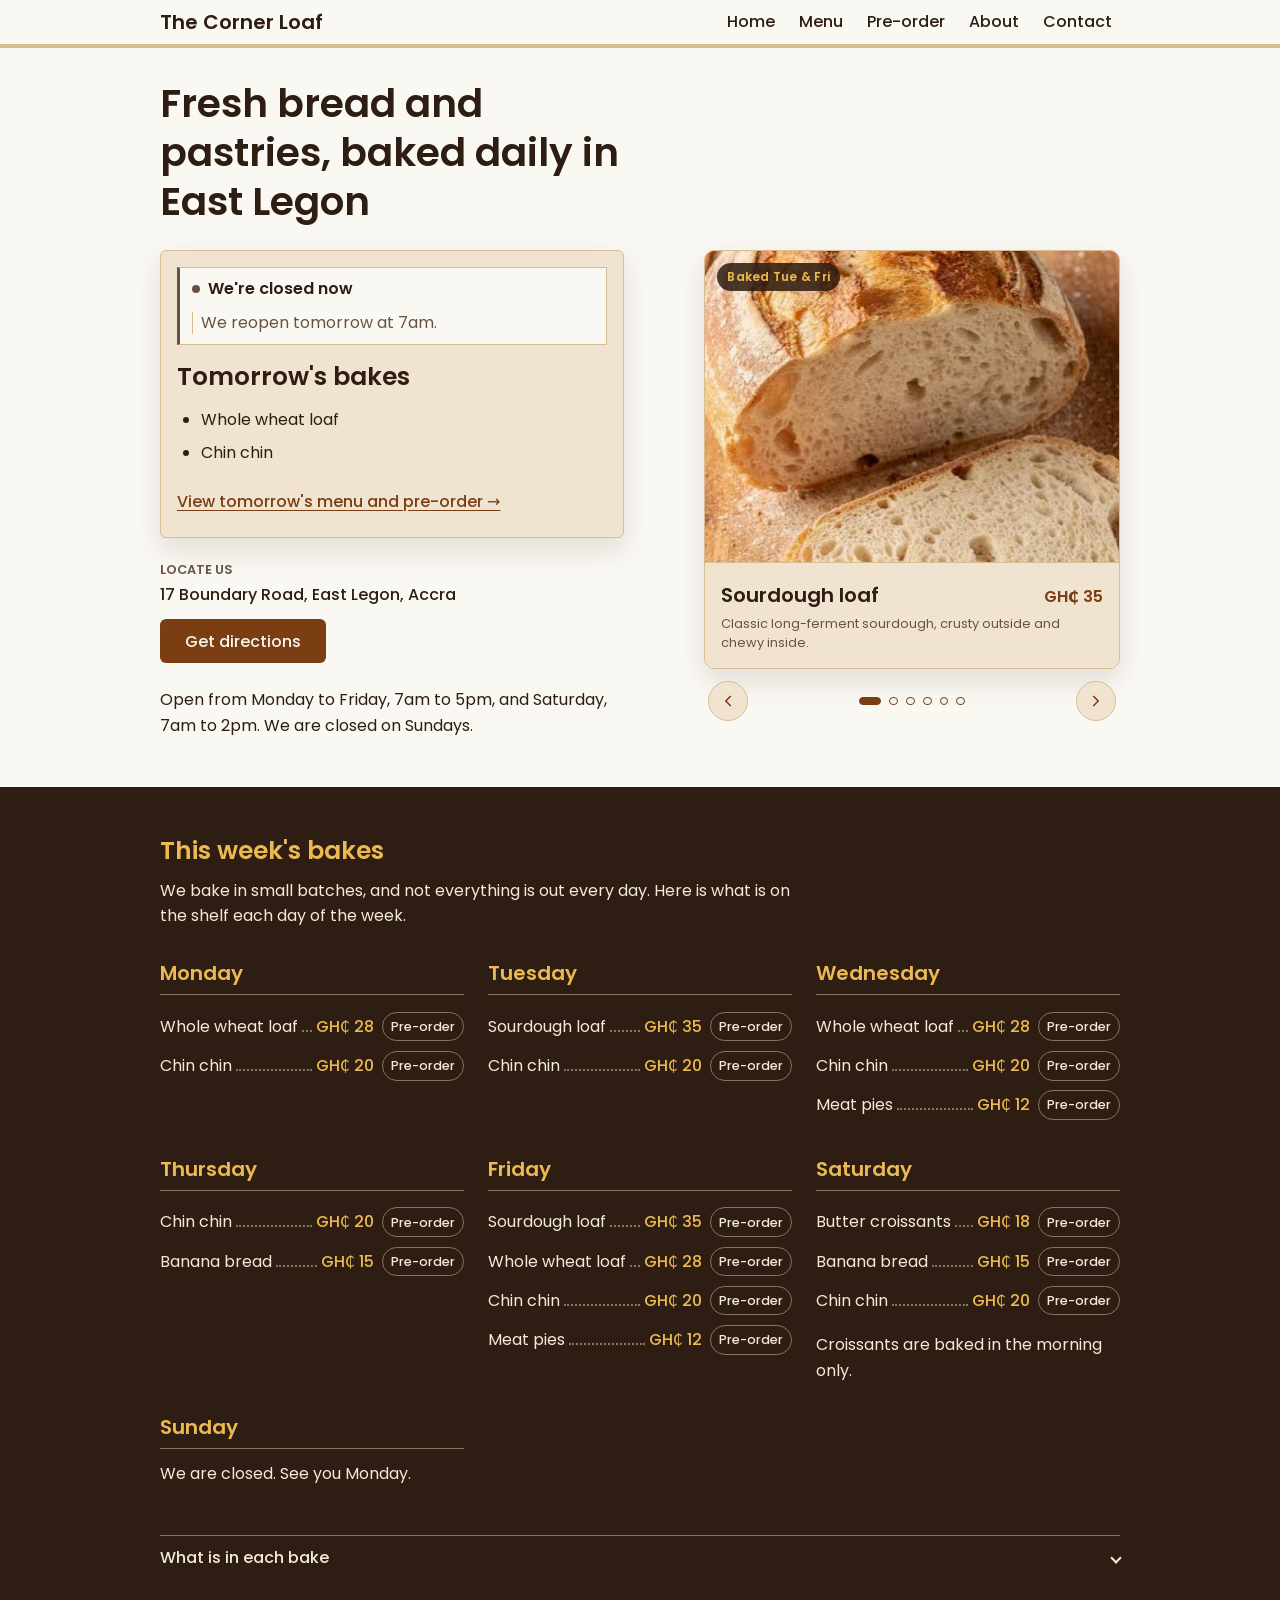
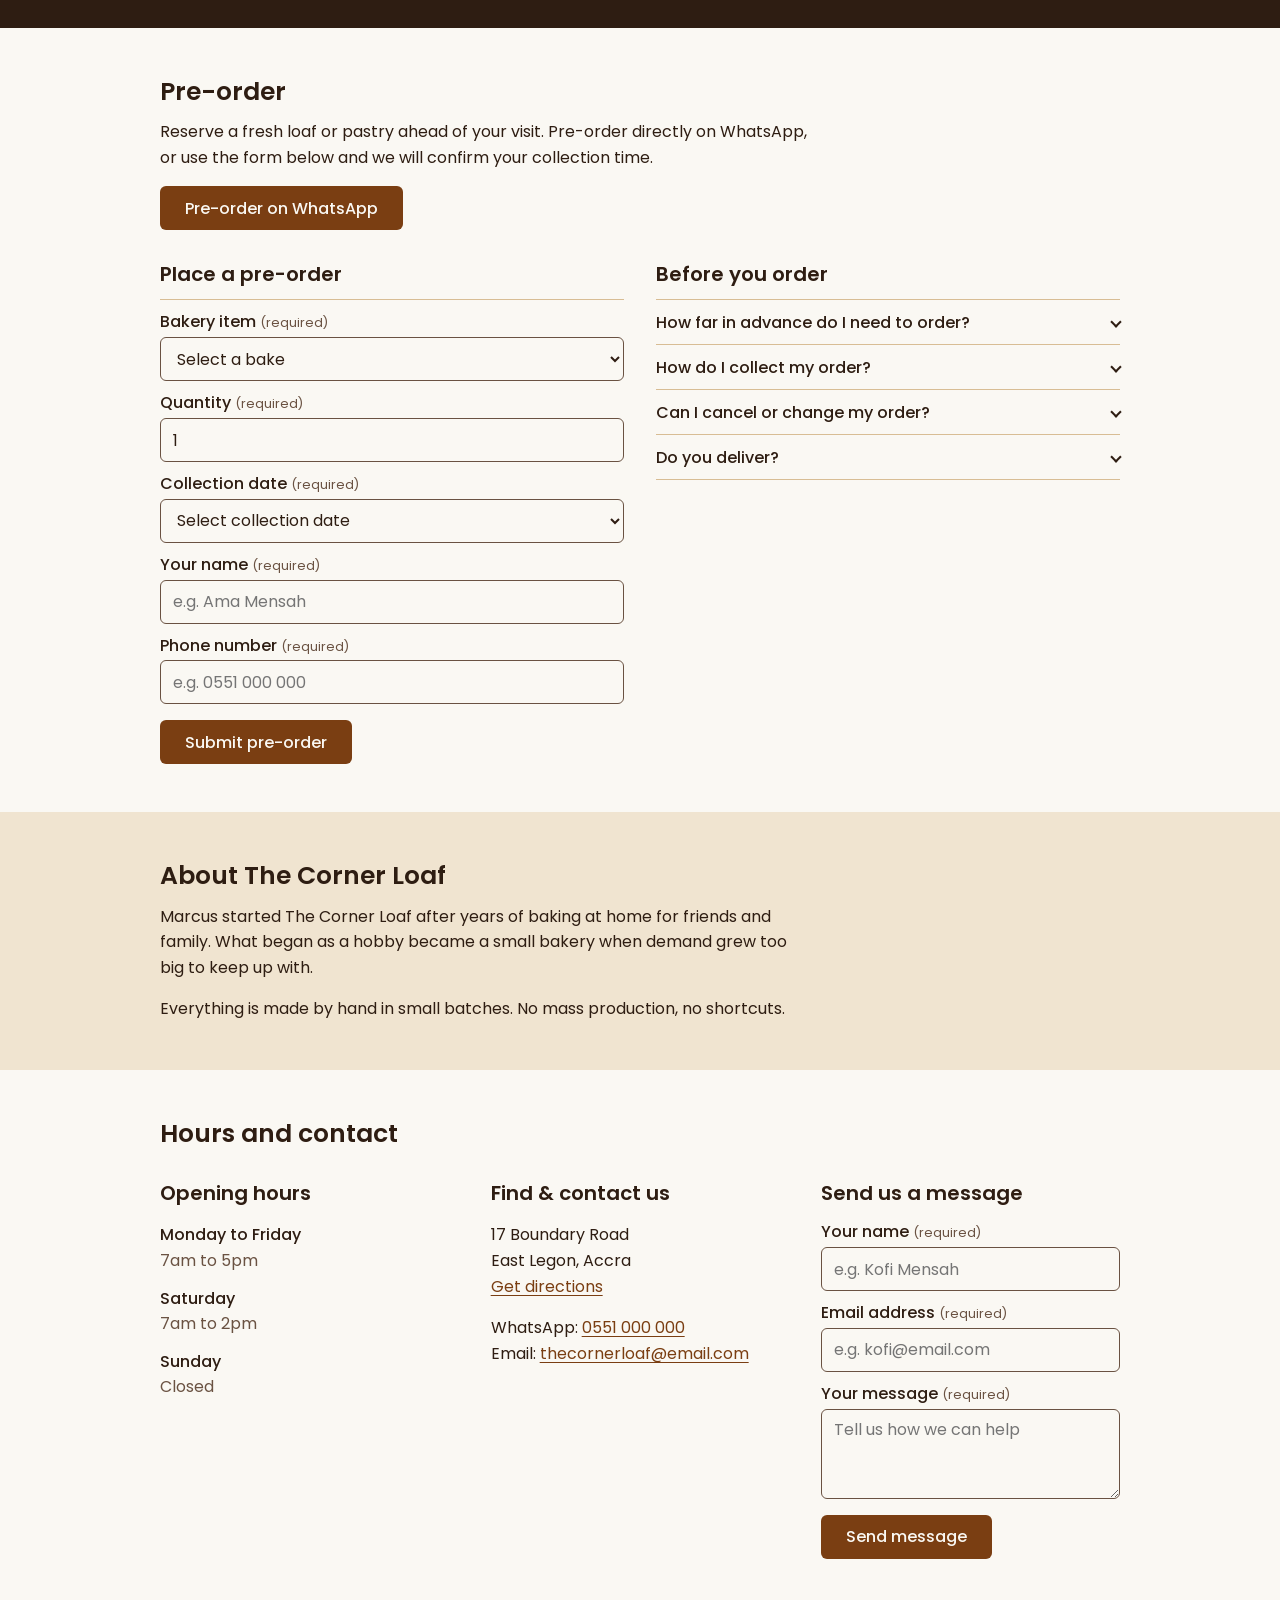
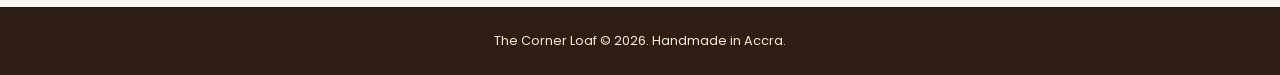
==== commit c6d026e0: "fix: refine carousel controls, keyboard navigation, and narrow-screen layout - Keep carousel autopla" ====
--- a/ee01/index.html
+++ b/ee01/index.html
@@ -118,7 +118,7 @@
 
               <figure class="carousel-slide" data-slide hidden>
                 <div class="slide-media">
-                  <span class="slide-badge">Baked Saturday Morning</span>
+                  <span class="slide-badge">Baked Sat Morning</span>
                   <img src="images/butter-croissants.webp" alt="Flaky golden-brown butter croissant" width="480"
                     height="360" loading="lazy" decoding="async">
                 </div>
--- a/ee01/css/styles.css
+++ b/ee01/css/styles.css
@@ -36,7 +36,7 @@
   --step-0: 1rem;
   --step-1: 1.25rem;
   --step-2: 1.563rem;
-  --step-3: clamp(1.75rem, 1.35rem + 1.8vw, 2.441rem);
+  --step-3: clamp(1.4rem, 1.1rem + 2.2vw, 2.441rem);
 
   /* Spacing: 4px base */
   --space-1: 0.25rem;
@@ -64,6 +64,7 @@
   -webkit-text-size-adjust: 100%;
   scroll-behavior: smooth;
   scroll-padding-top: var(--header-offset);
+  overflow-x: clip;
 }
 
 @media (prefers-reduced-motion: reduce) {
@@ -95,7 +96,8 @@
 }
 
 .wrap {
-  width: min(100% - 2 * var(--space-4), 60rem);
+  width: min(100% - 2 * min(var(--space-4), 4vw), 60rem);
+  max-width: 100%;
   margin-inline: auto;
 }
 
@@ -278,6 +280,7 @@
   min-width: var(--tap);
   min-height: var(--tap);
   padding-inline: var(--space-2);
+  border-radius: var(--radius);
   color: var(--ink);
   font-weight: 500;
   text-decoration: none;
@@ -296,13 +299,8 @@
   transition: transform 0.24s cubic-bezier(0.22, 1, 0.36, 1);
 }
 
-.nav-list a:hover::after,
-.nav-list a:focus-visible::after {
+.nav-list a:hover::after {
   transform: scaleX(1);
-}
-
-.nav-list a:focus-visible {
-  outline: none;
 }
 
 .menu-toggle,
@@ -446,6 +444,7 @@
    start on the same line on desktop. The grid gap replaces their margins. */
 .intro-grid>h1 {
   margin: 0;
+  min-width: 0;
 }
 
 .intro-primary .today {
@@ -531,6 +530,8 @@
   grid-column: 1;
   grid-row: auto;
   justify-self: start;
+  min-width: 0;
+  max-width: 100%;
   margin: 0 0 var(--space-2);
   padding: var(--space-2) var(--space-3);
   border: 1px solid var(--kraft);
@@ -744,15 +745,17 @@
 
 .carousel-controls {
   display: flex;
+  flex-wrap: wrap;
   align-items: center;
   justify-content: space-between;
-  gap: var(--space-3);
+  gap: var(--space-2);
   margin-top: var(--space-3);
   padding-inline: var(--space-1);
 }
 
 .carousel-btn {
   display: inline-flex;
+  flex-shrink: 0;
   align-items: center;
   justify-content: center;
   width: 2.5rem;
@@ -766,16 +769,29 @@
   transition: background-color 0.15s, color 0.15s, border-color 0.15s, transform 0.15s;
 }
 
-.carousel-btn:hover {
+/* Only on devices that can really hover. On touch screens :hover sticks to
+   the last tapped button until you tap elsewhere. */
+@media (hover: hover) {
+  .carousel-btn:hover {
+    background: var(--crust);
+    border-color: var(--crust);
+    color: var(--flour);
+    transform: translateY(-1px);
+  }
+}
+
+/* Brief press feedback for taps and clicks; it clears when you let go. */
+.carousel-btn:active {
   background: var(--crust);
   border-color: var(--crust);
   color: var(--flour);
-  transform: translateY(-1px);
 }
 
 .carousel-dots {
   display: flex;
-  align-items: center;
+  flex-wrap: wrap;
+  align-items: center;
+  justify-content: center;
   gap: var(--space-2);
 }
 
@@ -795,6 +811,19 @@
   background: var(--crust);
 }
 
+/* Prev/next buttons plus all six dots need about 13rem. When the row is
+   narrower than that (small screen and large text), drop the dots so the
+   buttons stay on one line instead of wrapping. Prev/next still work. */
+.carousel-controls {
+  container-type: inline-size;
+}
+
+@container (max-width: 13.25rem) {
+  .carousel-dots {
+    display: none;
+  }
+}
+
 /* Chalkboard menu */
 .board {
   background: var(--ink);
@@ -820,8 +849,20 @@
 
 .days {
   display: grid;
-  grid-template-columns: repeat(auto-fit, minmax(min(100%, 17.5rem), 1fr));
+  grid-template-columns: minmax(0, 1fr);
   gap: var(--space-8) var(--space-6);
+}
+
+@media (min-width: 38rem) {
+  .days {
+    grid-template-columns: repeat(2, minmax(0, 1fr));
+  }
+}
+
+@media (min-width: 56rem) {
+  .days {
+    grid-template-columns: repeat(3, minmax(0, 1fr));
+  }
 }
 
 .day {
@@ -844,15 +885,17 @@
 }
 
 .menu-list li {
-  display: grid;
-  grid-template-columns: minmax(0, 1fr) auto;
-  align-items: center;
-  gap: var(--space-2);
+  display: flex;
+  flex-wrap: wrap;
+  align-items: center;
+  justify-content: space-between;
+  gap: var(--space-1) var(--space-2);
   padding-block: 0.3rem;
 }
 
 .item-copy {
   display: flex;
+  flex: 1 1 9.5rem;
   flex-wrap: wrap;
   min-width: 0;
   align-items: baseline;
@@ -938,9 +981,15 @@
 /* Pre-order and FAQ */
 .preorder-layout {
   display: grid;
-  grid-template-columns: repeat(auto-fit, minmax(min(100%, 20rem), 1fr));
+  grid-template-columns: minmax(0, 1fr);
   gap: var(--space-8);
   align-items: start;
+}
+
+@media (min-width: 44rem) {
+  .preorder-layout {
+    grid-template-columns: repeat(2, minmax(0, 1fr));
+  }
 }
 
 .preorder-card,
@@ -987,13 +1036,17 @@
 /* Forms (Pre-order & Contact) */
 .site-form {
   display: grid;
+  grid-template-columns: minmax(0, 1fr);
   gap: var(--space-3);
+  max-width: 100%;
 }
 
 .form-row {
   display: grid;
+  grid-template-columns: minmax(0, 1fr);
   gap: var(--space-1);
   min-width: 0;
+  max-width: 100%;
 }
 
 .form-row label {
@@ -1011,6 +1064,7 @@
 
 .form-control {
   width: 100%;
+  max-width: 100%;
   min-width: 0;
   min-height: var(--tap);
   padding: var(--space-2) var(--space-3);
@@ -1021,6 +1075,7 @@
   font-family: inherit;
   font-size: var(--step-0);
   line-height: 1.4;
+  text-overflow: ellipsis;
 }
 
 input.form-control {
@@ -1095,9 +1150,21 @@
 /* Contact: consistent h3 headings across all 3 columns */
 .contact-grid {
   display: grid;
-  grid-template-columns: repeat(auto-fit, minmax(min(100%, 15rem), 1fr));
+  grid-template-columns: minmax(0, 1fr);
   gap: var(--space-8);
   align-items: start;
+}
+
+@media (min-width: 38rem) {
+  .contact-grid {
+    grid-template-columns: repeat(2, minmax(0, 1fr));
+  }
+}
+
+@media (min-width: 56rem) {
+  .contact-grid {
+    grid-template-columns: repeat(3, minmax(0, 1fr));
+  }
 }
 
 .contact-col {
@@ -1135,6 +1202,7 @@
 }
 
 .site-footer p {
-  margin: 0;
+  margin: 0 auto;
+  max-width: none;
   text-align: center;
 }
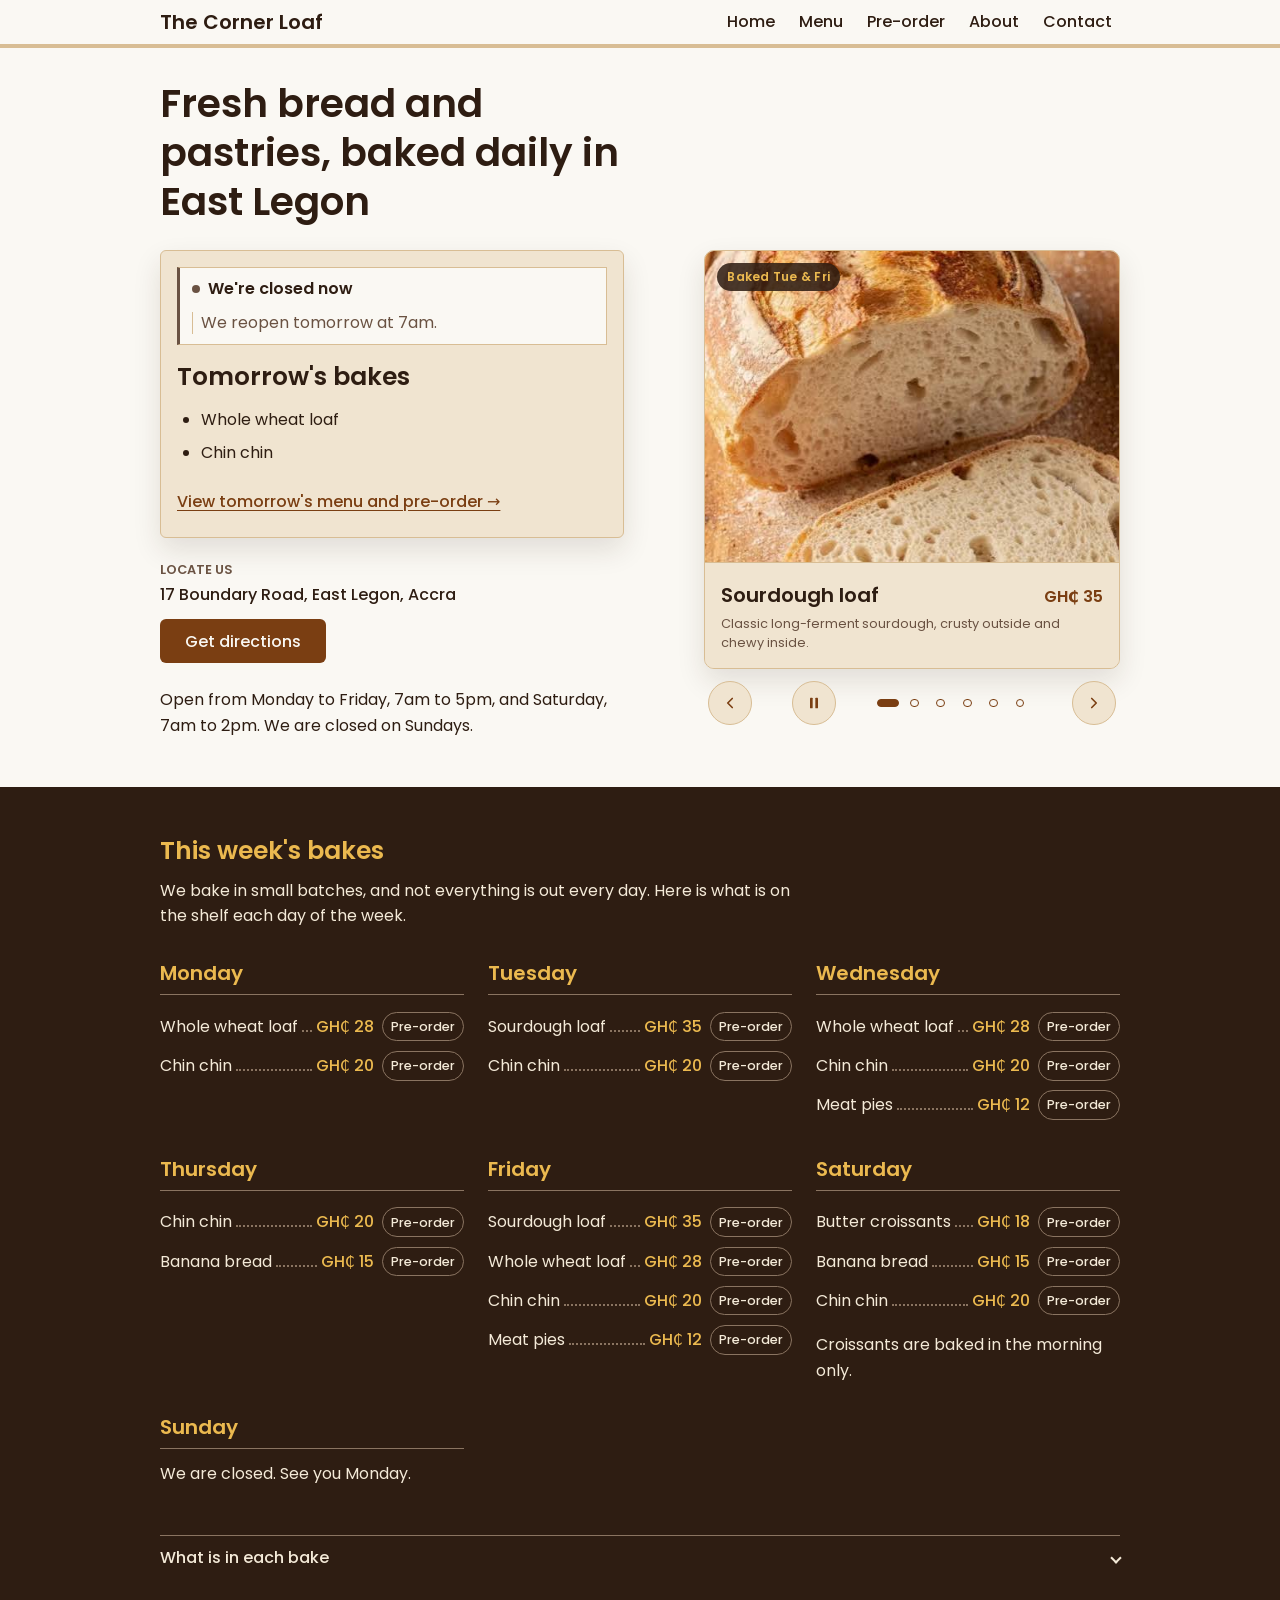
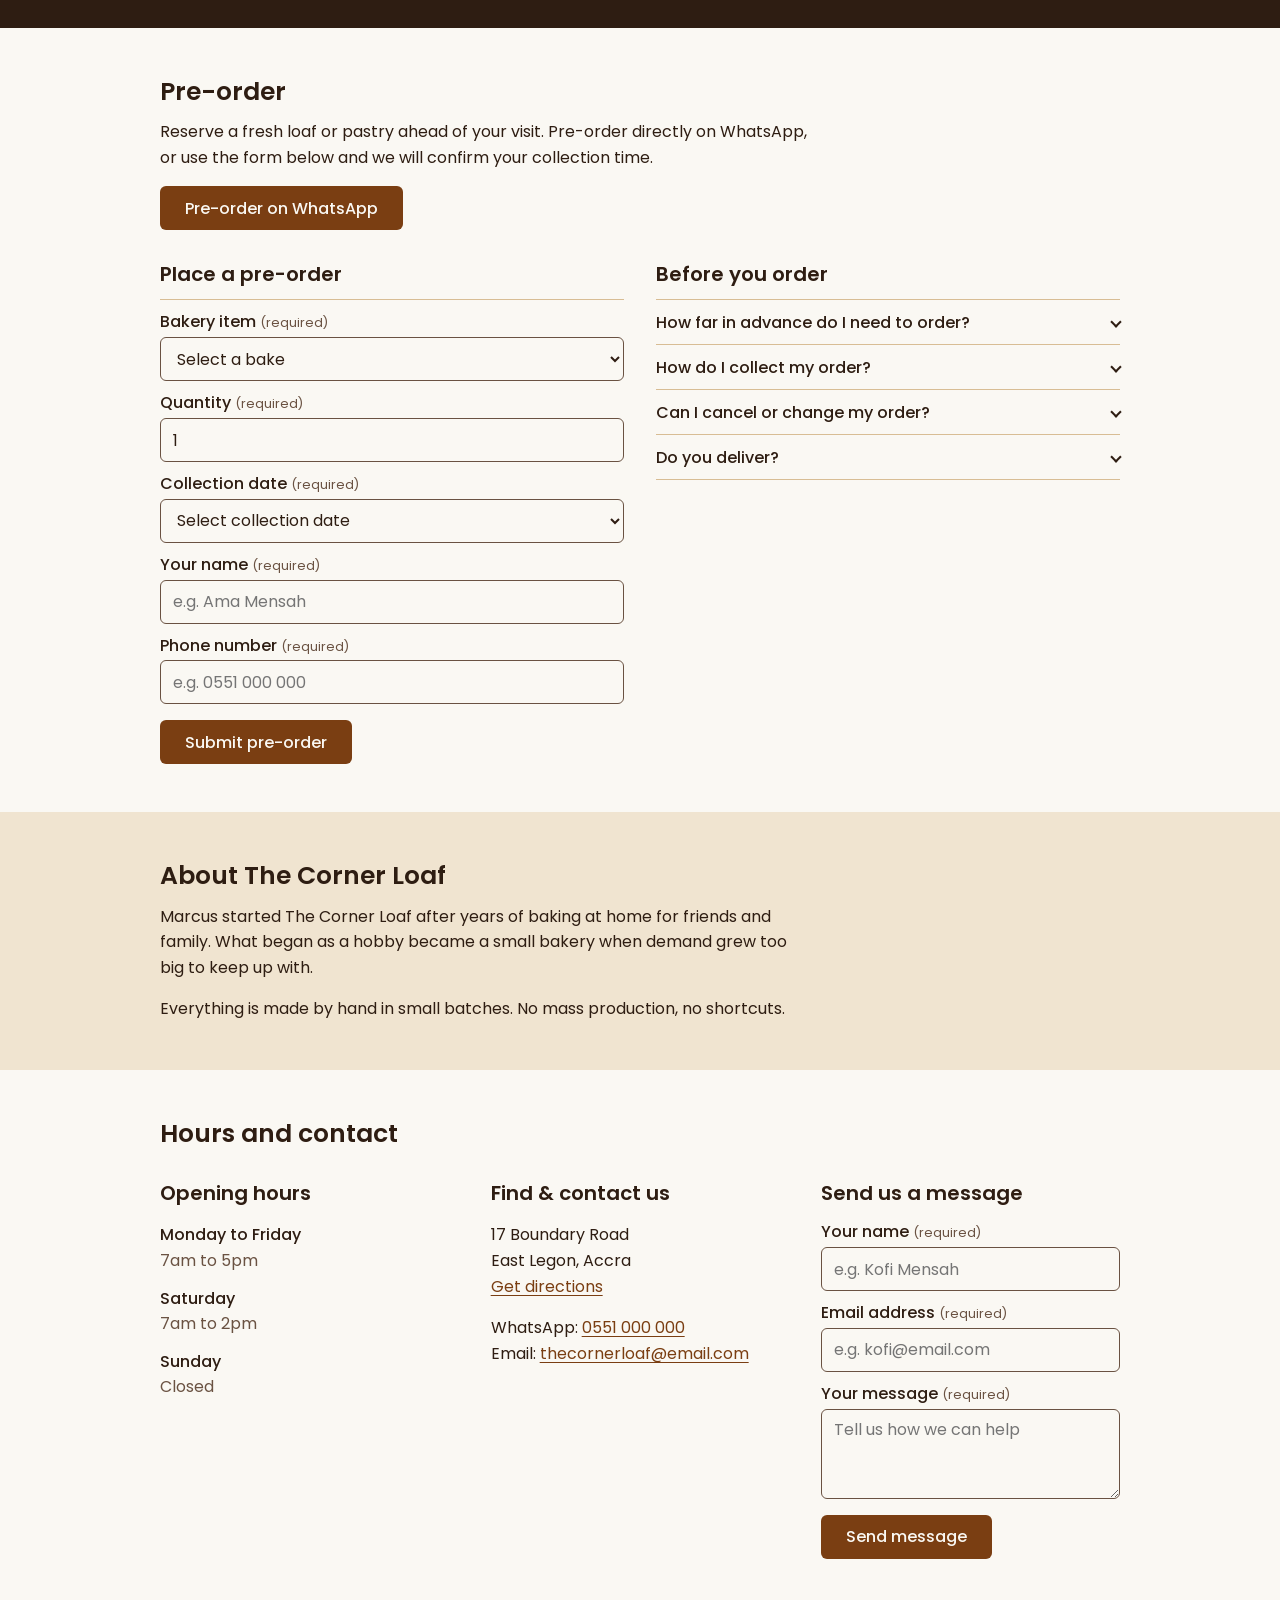
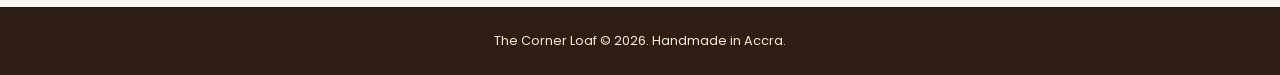
==== commit b726426a: "feat(a11y): harden carousel, form ARIA, reflow, and JSDoc contracts - Add Pause/Play toggle (#carous" ====
--- a/ee01/index.html
+++ b/ee01/index.html
@@ -39,7 +39,7 @@
     </div>
   </header>
 
-  <main id="main">
+  <main id="main" tabindex="-1">
 
     <section class="intro" id="today" aria-labelledby="intro-title">
       <div class="wrap">
@@ -67,7 +67,8 @@
           <aside class="bake-gallery" id="bake-carousel" aria-roledescription="carousel"
             aria-label="Signature bakes from our oven" data-reveal>
             <div class="carousel-stage" aria-live="off">
-              <figure class="carousel-slide is-active" data-slide>
+              <figure class="carousel-slide is-active" data-slide role="group" aria-roledescription="slide"
+                aria-label="1 of 6">
                 <div class="slide-media">
                   <span class="slide-badge">Baked Tue &amp; Fri</span>
                   <img src="images/sourdough-loaf.webp" alt="Crusty round sourdough loaf cooling on a wire rack"
@@ -83,7 +84,8 @@
                 </figcaption>
               </figure>
 
-              <figure class="carousel-slide" data-slide hidden>
+              <figure class="carousel-slide" data-slide role="group" aria-roledescription="slide" aria-label="2 of 6"
+                hidden>
                 <div class="slide-media">
                   <span class="slide-badge">Baked Mon, Wed &amp; Fri</span>
                   <img src="images/whole-wheat-loaf.webp"
@@ -100,7 +102,8 @@
                 </figcaption>
               </figure>
 
-              <figure class="carousel-slide" data-slide hidden>
+              <figure class="carousel-slide" data-slide role="group" aria-roledescription="slide" aria-label="3 of 6"
+                hidden>
                 <div class="slide-media">
                   <span class="slide-badge">Baked Every Day</span>
                   <img src="images/chin-chin.webp" alt="Crunchy golden-fried chin chin pastry strips in a white bowl"
@@ -116,7 +119,8 @@
                 </figcaption>
               </figure>
 
-              <figure class="carousel-slide" data-slide hidden>
+              <figure class="carousel-slide" data-slide role="group" aria-roledescription="slide" aria-label="4 of 6"
+                hidden>
                 <div class="slide-media">
                   <span class="slide-badge">Baked Sat Morning</span>
                   <img src="images/butter-croissants.webp" alt="Flaky golden-brown butter croissant" width="480"
@@ -132,7 +136,8 @@
                 </figcaption>
               </figure>
 
-              <figure class="carousel-slide" data-slide hidden>
+              <figure class="carousel-slide" data-slide role="group" aria-roledescription="slide" aria-label="5 of 6"
+                hidden>
                 <div class="slide-media">
                   <span class="slide-badge">Baked Thu &amp; Sat</span>
                   <img src="images/banana-bread.webp" alt="Sliced homemade banana bread loaf on a wooden board"
@@ -148,7 +153,8 @@
                 </figcaption>
               </figure>
 
-              <figure class="carousel-slide" data-slide hidden>
+              <figure class="carousel-slide" data-slide role="group" aria-roledescription="slide" aria-label="6 of 6"
+                hidden>
                 <div class="slide-media">
                   <span class="slide-badge">Baked Wed &amp; Fri</span>
                   <img src="images/meat-pies.webp" alt="Golden baked short-crust meat pie with crimped edges"
@@ -170,6 +176,18 @@
                 <svg width="18" height="18" viewBox="0 0 24 24" fill="none" stroke="currentColor" stroke-width="2.2"
                   stroke-linecap="round" stroke-linejoin="round" aria-hidden="true">
                   <polyline points="15 18 9 12 15 6"></polyline>
+                </svg>
+              </button>
+              <button class="carousel-btn" id="carousel-toggle" type="button" aria-label="Pause slide rotation"
+                aria-pressed="false">
+                <svg class="icon-pause" width="16" height="16" viewBox="0 0 24 24" fill="currentColor"
+                  aria-hidden="true">
+                  <rect x="6" y="4" width="4" height="16" rx="1"></rect>
+                  <rect x="14" y="4" width="4" height="16" rx="1"></rect>
+                </svg>
+                <svg class="icon-play" width="16" height="16" viewBox="0 0 24 24" fill="currentColor"
+                  aria-hidden="true" hidden>
+                  <polygon points="6 4 20 12 6 20 6 4"></polygon>
                 </svg>
               </button>
               <div class="carousel-dots" id="carousel-dots" role="group" aria-label="Choose a bake slide">
@@ -385,12 +403,12 @@
                 <label for="preorder-item">Bakery item <span class="req">(required)</span></label>
                 <select class="form-control" id="preorder-item" name="item" required>
                   <option value="">Select a bake</option>
-                  <option value="Sourdough loaf (35 Ghana cedis)">Sourdough loaf — GH₵ 35</option>
-                  <option value="Whole wheat loaf (28 Ghana cedis)">Whole wheat loaf — GH₵ 28</option>
-                  <option value="Chin chin (20 Ghana cedis)">Chin chin — GH₵ 20</option>
-                  <option value="Butter croissants (18 Ghana cedis)">Butter croissants — GH₵ 18</option>
-                  <option value="Banana bread (15 Ghana cedis a slice)">Banana bread — GH₵ 15 a slice</option>
-                  <option value="Meat pies (12 Ghana cedis)">Meat pies — GH₵ 12</option>
+                  <option value="Sourdough loaf (35 Ghana cedis)">Sourdough loaf — 35 Ghana cedis</option>
+                  <option value="Whole wheat loaf (28 Ghana cedis)">Whole wheat loaf — 28 Ghana cedis</option>
+                  <option value="Chin chin (20 Ghana cedis)">Chin chin — 20 Ghana cedis</option>
+                  <option value="Butter croissants (18 Ghana cedis)">Butter croissants — 18 Ghana cedis</option>
+                  <option value="Banana bread (15 Ghana cedis a slice)">Banana bread — 15 Ghana cedis a slice</option>
+                  <option value="Meat pies (12 Ghana cedis)">Meat pies — 12 Ghana cedis</option>
                 </select>
               </div>
 
@@ -541,6 +559,13 @@
     </div>
   </footer>
 
+  <button class="scroll-top-btn" id="scroll-top-btn" type="button" aria-label="Scroll to top" hidden>
+    <svg width="20" height="20" viewBox="0 0 24 24" fill="none" stroke="currentColor" stroke-width="2.2"
+      stroke-linecap="round" stroke-linejoin="round" aria-hidden="true">
+      <polyline points="18 15 12 9 6 15"></polyline>
+    </svg>
+  </button>
+
   <script src="js/script.js" defer></script>
 </body>
 
--- a/ee01/css/styles.css
+++ b/ee01/css/styles.css
@@ -26,11 +26,11 @@
   --open: #2f6b3a;
   /* "open now" dot, always paired with the word Open */
   --error: #8f1d14;
-  /* accessible error accent (7.2:1 on flour) */
+  /* accessible error accent (8.4:1 on flour) */
   --shadow: rgb(46 29 18 / 12%);
   /* navigation dropdown shadow */
 
-  /* Type: Poppins, scale of 1.25 from 16px */
+  /* Type: Poppins (loaded via Google Fonts in index.html with system-ui fallback), scale of 1.25 from 16px */
   --font: "Poppins", system-ui, -apple-system, "Segoe UI", sans-serif;
   --step--1: 0.8rem;
   --step-0: 1rem;
@@ -79,6 +79,7 @@
   .carousel-btn,
   .carousel-dot,
   .carousel-slide img,
+  .scroll-top-btn,
   [data-reveal] {
     transition: none !important;
     animation: none !important;
@@ -162,6 +163,10 @@
   outline-offset: 2px;
 }
 
+#main:focus:not(:focus-visible) {
+  outline: none;
+}
+
 .skip-link {
   position: absolute;
   z-index: 20;
@@ -257,7 +262,7 @@
   align-items: center;
   min-width: 0;
   min-height: var(--tap);
-  font-size: var(--step-1);
+  font-size: clamp(1rem, 0.9rem + 0.8vw, var(--step-1));
   font-weight: 600;
   line-height: 1.2;
   color: var(--ink);
@@ -634,17 +639,18 @@
 .bake-gallery {
   min-width: 0;
   width: min(100%, 26rem);
-  margin-top: var(--space-2);
+  margin: var(--space-2) auto 0;
 }
 
 @media (min-width: 52rem) {
   .bake-gallery {
-    margin-top: 0;
+    margin: 0;
   }
 }
 
 .carousel-stage {
   position: relative;
+  display: grid;
   background: var(--kraft-tint);
   border: 1px solid var(--kraft);
   border-radius: 10px;
@@ -653,12 +659,22 @@
 }
 
 .carousel-slide {
+  grid-area: 1 / 1;
+  display: flex;
+  flex-direction: column;
   margin: 0;
   animation: slideFadeIn 0.42s cubic-bezier(0.22, 1, 0.36, 1);
 }
 
+/* Keep inactive slides in the same grid cell with visibility: hidden so the
+   stage always reserves the height of the tallest slide without shifting
+   content below, while hiding inactive slides from screen readers and Tab. */
 .carousel-slide[hidden] {
-  display: none;
+  display: flex;
+  visibility: hidden;
+  opacity: 0;
+  pointer-events: none;
+  animation: none;
 }
 
 @keyframes slideFadeIn {
@@ -707,7 +723,9 @@
 }
 
 .carousel-slide figcaption {
+  flex: 1;
   display: grid;
+  align-content: start;
   gap: var(--space-1);
   padding: var(--space-4);
   border-top: 1px solid var(--kraft);
@@ -758,8 +776,8 @@
   flex-shrink: 0;
   align-items: center;
   justify-content: center;
-  width: 2.5rem;
-  height: 2.5rem;
+  width: var(--tap);
+  height: var(--tap);
   padding: 0;
   border: 1px solid var(--kraft);
   border-radius: 999px;
@@ -767,6 +785,10 @@
   color: var(--crust);
   cursor: pointer;
   transition: background-color 0.15s, color 0.15s, border-color 0.15s, transform 0.15s;
+}
+
+.carousel-btn svg[hidden] {
+  display: none;
 }
 
 /* Only on devices that can really hover. On touch screens :hover sticks to
@@ -792,33 +814,45 @@
   flex-wrap: wrap;
   align-items: center;
   justify-content: center;
-  gap: var(--space-2);
+  gap: 0.15rem;
 }
 
 .carousel-dot {
+  display: inline-flex;
+  align-items: center;
+  justify-content: center;
+  min-width: 1.5rem;
+  min-height: 1.5rem;
+  padding: 0;
+  border: 0;
+  border-radius: 999px;
+  background: transparent;
+  cursor: pointer;
+}
+
+.carousel-dot::before {
   width: 0.55rem;
   height: 0.55rem;
-  padding: 0;
   border: 1px solid var(--crust);
   border-radius: 999px;
   background: transparent;
-  cursor: pointer;
+  content: "";
   transition: width 0.22s ease, background-color 0.22s ease;
 }
 
-.carousel-dot.is-active {
+.carousel-dot.is-active::before {
   width: 1.4rem;
   background: var(--crust);
 }
 
-/* Prev/next buttons plus all six dots need about 13rem. When the row is
-   narrower than that (small screen and large text), drop the dots so the
-   buttons stay on one line instead of wrapping. Prev/next still work. */
+/* Prev, pause/play, next buttons plus six 24px dots need ~19.5rem.
+   When the row is narrower (small screen + large text), drop the dots so
+   the primary controls stay on one line without wrapping. */
 .carousel-controls {
   container-type: inline-size;
 }
 
-@container (max-width: 13.25rem) {
+@container (max-width: 19.5rem) {
   .carousel-dots {
     display: none;
   }
@@ -1099,7 +1133,7 @@
 .form-submit {
   justify-self: start;
   margin-top: var(--space-1);
-  margin-bottom: 0 !important;
+  margin-bottom: 0;
 }
 
 .form-status {
@@ -1205,4 +1239,48 @@
   margin: 0 auto;
   max-width: none;
   text-align: center;
+}
+
+/* Scroll to top button */
+.scroll-top-btn {
+  position: fixed;
+  right: var(--space-4);
+  bottom: var(--space-6);
+  z-index: 15;
+  display: inline-flex;
+  align-items: center;
+  justify-content: center;
+  width: var(--tap);
+  height: var(--tap);
+  padding: 0;
+  border: 2px solid var(--flour);
+  border-radius: 999px;
+  background: var(--crust);
+  color: var(--flour);
+  box-shadow: 0 0.25rem 0.75rem var(--shadow);
+  cursor: pointer;
+  opacity: 0;
+  transform: translateY(0.5rem);
+  transition: opacity 0.2s ease, transform 0.2s ease, background-color 0.15s ease;
+}
+
+.scroll-top-btn[hidden] {
+  display: none;
+}
+
+.scroll-top-btn.is-visible {
+  opacity: 1;
+  transform: translateY(0);
+}
+
+@media (hover: hover) {
+  .scroll-top-btn:hover {
+    background: var(--crust-dark);
+    transform: translateY(-2px);
+  }
+}
+
+.scroll-top-btn:active {
+  background: var(--crust-dark);
+  transform: translateY(1px);
 }
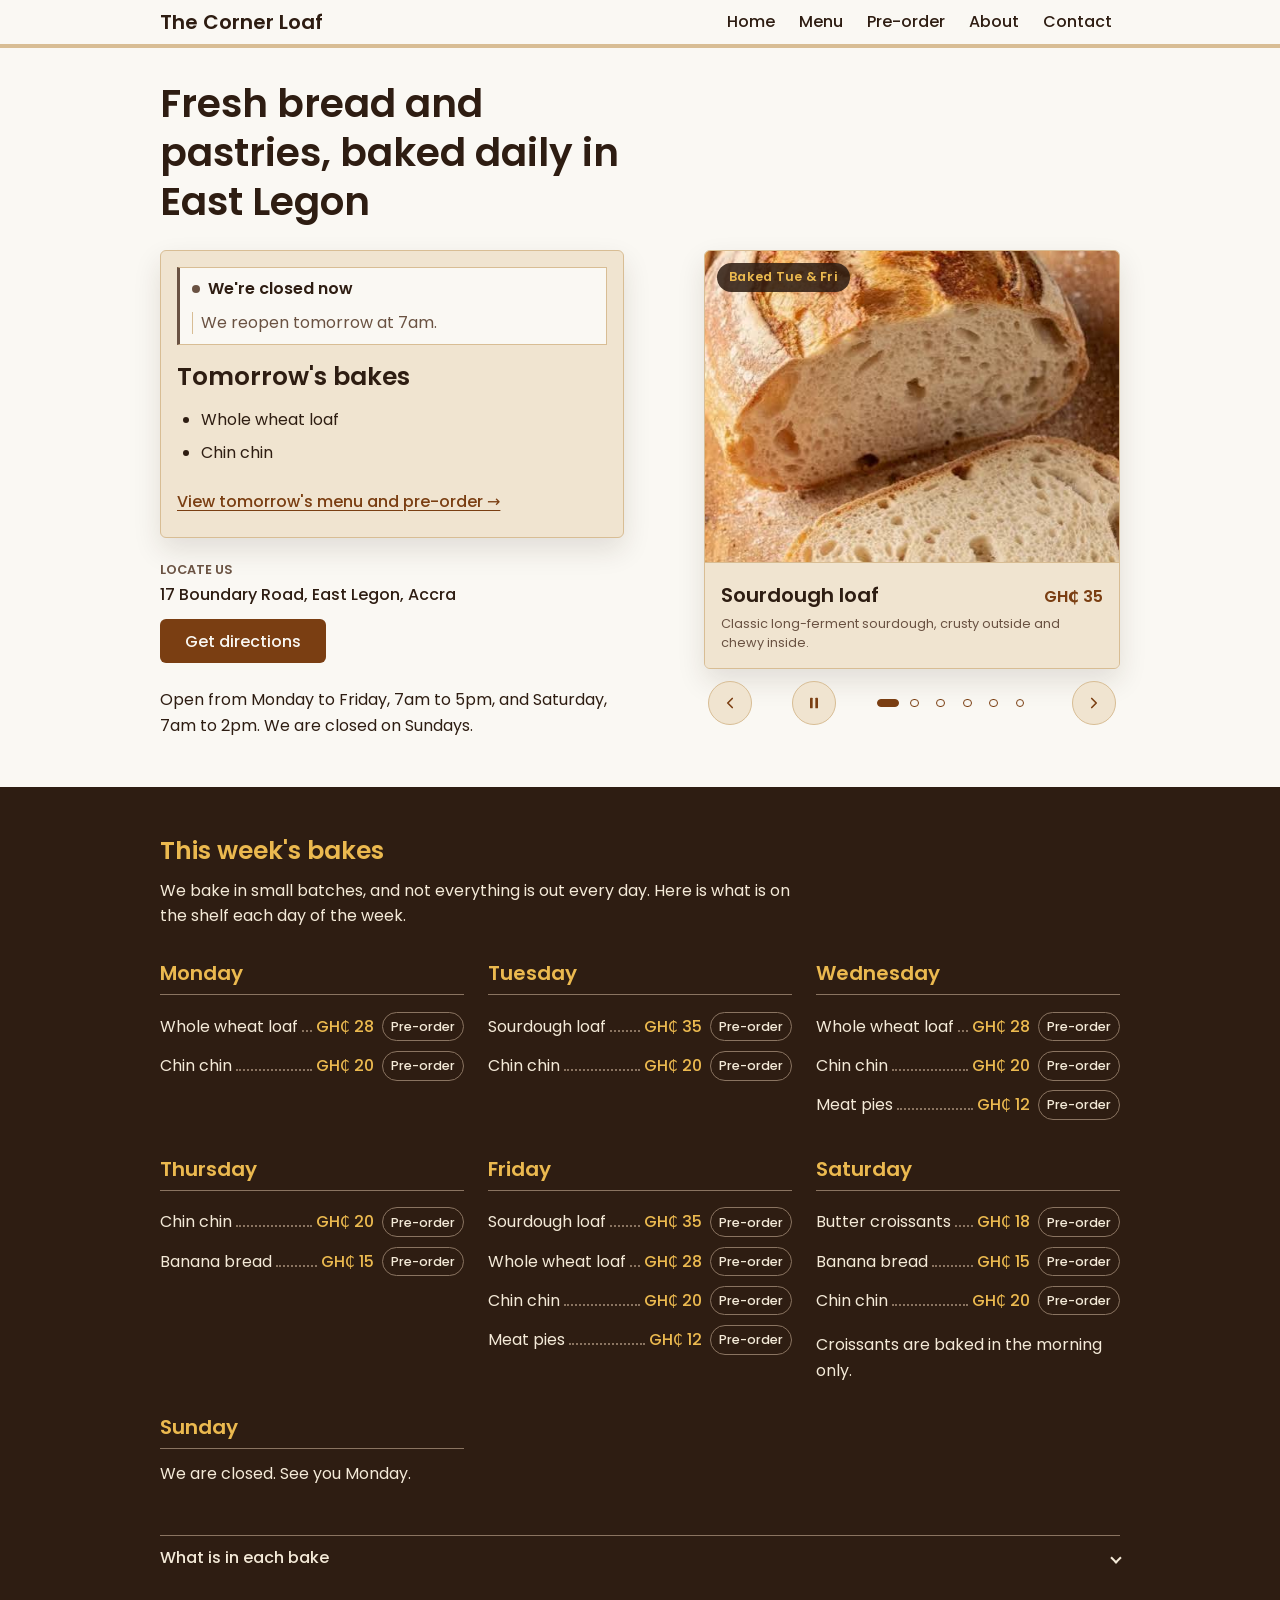
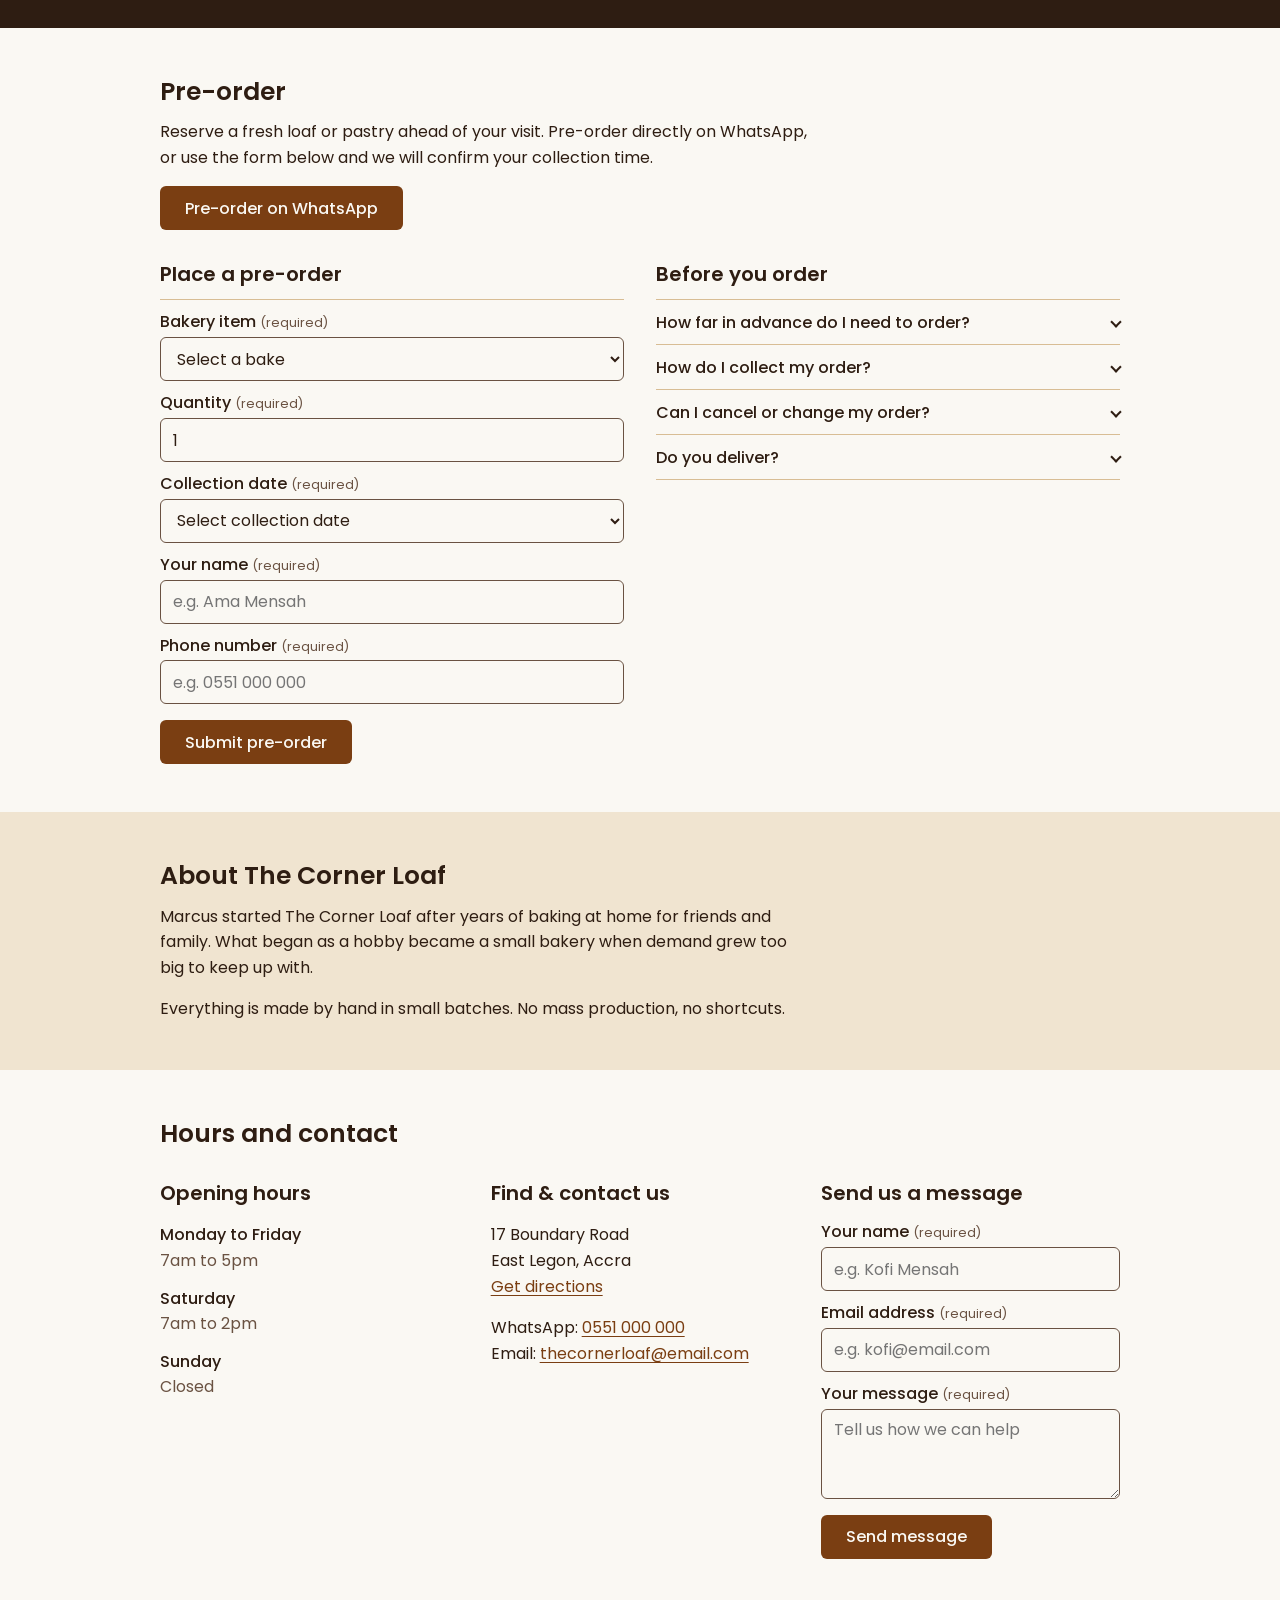
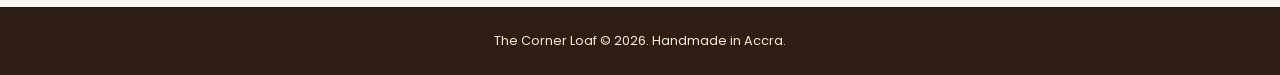
==== commit c2c5f45c: "refactor(hygiene): resolve remaining token, carousel state, and doc traceability notes - Replace lit" ====
--- a/ee01/index.html
+++ b/ee01/index.html
@@ -68,7 +68,7 @@
             aria-label="Signature bakes from our oven" data-reveal>
             <div class="carousel-stage" aria-live="off">
               <figure class="carousel-slide is-active" data-slide role="group" aria-roledescription="slide"
-                aria-label="1 of 6">
+                aria-label="1 of 6" aria-hidden="false">
                 <div class="slide-media">
                   <span class="slide-badge">Baked Tue &amp; Fri</span>
                   <img src="images/sourdough-loaf.webp" alt="Crusty round sourdough loaf cooling on a wire rack"
@@ -84,8 +84,8 @@
                 </figcaption>
               </figure>
 
-              <figure class="carousel-slide" data-slide role="group" aria-roledescription="slide" aria-label="2 of 6"
-                hidden>
+              <figure class="carousel-slide is-inactive" data-slide role="group" aria-roledescription="slide"
+                aria-label="2 of 6" aria-hidden="true" inert>
                 <div class="slide-media">
                   <span class="slide-badge">Baked Mon, Wed &amp; Fri</span>
                   <img src="images/whole-wheat-loaf.webp"
@@ -102,8 +102,8 @@
                 </figcaption>
               </figure>
 
-              <figure class="carousel-slide" data-slide role="group" aria-roledescription="slide" aria-label="3 of 6"
-                hidden>
+              <figure class="carousel-slide is-inactive" data-slide role="group" aria-roledescription="slide"
+                aria-label="3 of 6" aria-hidden="true" inert>
                 <div class="slide-media">
                   <span class="slide-badge">Baked Every Day</span>
                   <img src="images/chin-chin.webp" alt="Crunchy golden-fried chin chin pastry strips in a white bowl"
@@ -119,8 +119,8 @@
                 </figcaption>
               </figure>
 
-              <figure class="carousel-slide" data-slide role="group" aria-roledescription="slide" aria-label="4 of 6"
-                hidden>
+              <figure class="carousel-slide is-inactive" data-slide role="group" aria-roledescription="slide"
+                aria-label="4 of 6" aria-hidden="true" inert>
                 <div class="slide-media">
                   <span class="slide-badge">Baked Sat Morning</span>
                   <img src="images/butter-croissants.webp" alt="Flaky golden-brown butter croissant" width="480"
@@ -136,8 +136,8 @@
                 </figcaption>
               </figure>
 
-              <figure class="carousel-slide" data-slide role="group" aria-roledescription="slide" aria-label="5 of 6"
-                hidden>
+              <figure class="carousel-slide is-inactive" data-slide role="group" aria-roledescription="slide"
+                aria-label="5 of 6" aria-hidden="true" inert>
                 <div class="slide-media">
                   <span class="slide-badge">Baked Thu &amp; Sat</span>
                   <img src="images/banana-bread.webp" alt="Sliced homemade banana bread loaf on a wooden board"
@@ -153,8 +153,8 @@
                 </figcaption>
               </figure>
 
-              <figure class="carousel-slide" data-slide role="group" aria-roledescription="slide" aria-label="6 of 6"
-                hidden>
+              <figure class="carousel-slide is-inactive" data-slide role="group" aria-roledescription="slide"
+                aria-label="6 of 6" aria-hidden="true" inert>
                 <div class="slide-media">
                   <span class="slide-badge">Baked Wed &amp; Fri</span>
                   <img src="images/meat-pies.webp" alt="Golden baked short-crust meat pie with crimped edges"
--- a/ee01/css/styles.css
+++ b/ee01/css/styles.css
@@ -29,6 +29,8 @@
   /* accessible error accent (8.4:1 on flour) */
   --shadow: rgb(46 29 18 / 12%);
   /* navigation dropdown shadow */
+  --badge-bg: rgb(46 29 18 / 86%);
+  /* carousel slide badge surface */
 
   /* Type: Poppins (loaded via Google Fonts in index.html with system-ui fallback), scale of 1.25 from 16px */
   --font: "Poppins", system-ui, -apple-system, "Segoe UI", sans-serif;
@@ -78,6 +80,7 @@
   .btn,
   .carousel-btn,
   .carousel-dot,
+  .carousel-dot::before,
   .carousel-slide img,
   .scroll-top-btn,
   [data-reveal] {
@@ -328,7 +331,7 @@
 
 .menu-icon {
   display: grid;
-  gap: 4px;
+  gap: var(--space-1);
 }
 
 .menu-icon span {
@@ -631,7 +634,7 @@
 
 @media (scripting: enabled) {
   .today {
-    min-height: 18rem;
+    min-height: 18em;
   }
 }
 
@@ -653,7 +656,7 @@
   display: grid;
   background: var(--kraft-tint);
   border: 1px solid var(--kraft);
-  border-radius: 10px;
+  border-radius: var(--radius);
   box-shadow: 0 0.75rem 1.75rem var(--shadow);
   overflow: hidden;
 }
@@ -666,11 +669,11 @@
   animation: slideFadeIn 0.42s cubic-bezier(0.22, 1, 0.36, 1);
 }
 
-/* Keep inactive slides in the same grid cell with visibility: hidden so the
-   stage always reserves the height of the tallest slide without shifting
-   content below, while hiding inactive slides from screen readers and Tab. */
-.carousel-slide[hidden] {
-  display: flex;
+/* Keep inactive slides in the same grid cell via a dedicated class (paired with
+   aria-hidden="true" and inert in HTML/JS) rather than overriding native [hidden],
+   so the stage reserves the tallest slide height while keeping inactive slides
+   completely out of the accessibility tree and keyboard Tab order. */
+.carousel-slide.is-inactive {
   visibility: hidden;
   opacity: 0;
   pointer-events: none;
@@ -700,11 +703,11 @@
   top: var(--space-3);
   left: var(--space-3);
   z-index: 2;
-  padding: 0.25rem 0.65rem;
+  padding: var(--space-1) var(--space-3);
   border-radius: 999px;
-  background: rgb(46 29 18 / 86%);
+  background: var(--badge-bg);
   color: var(--wheat);
-  font-size: 0.75rem;
+  font-size: var(--step--1);
   font-weight: 600;
   letter-spacing: 0.02em;
 }
